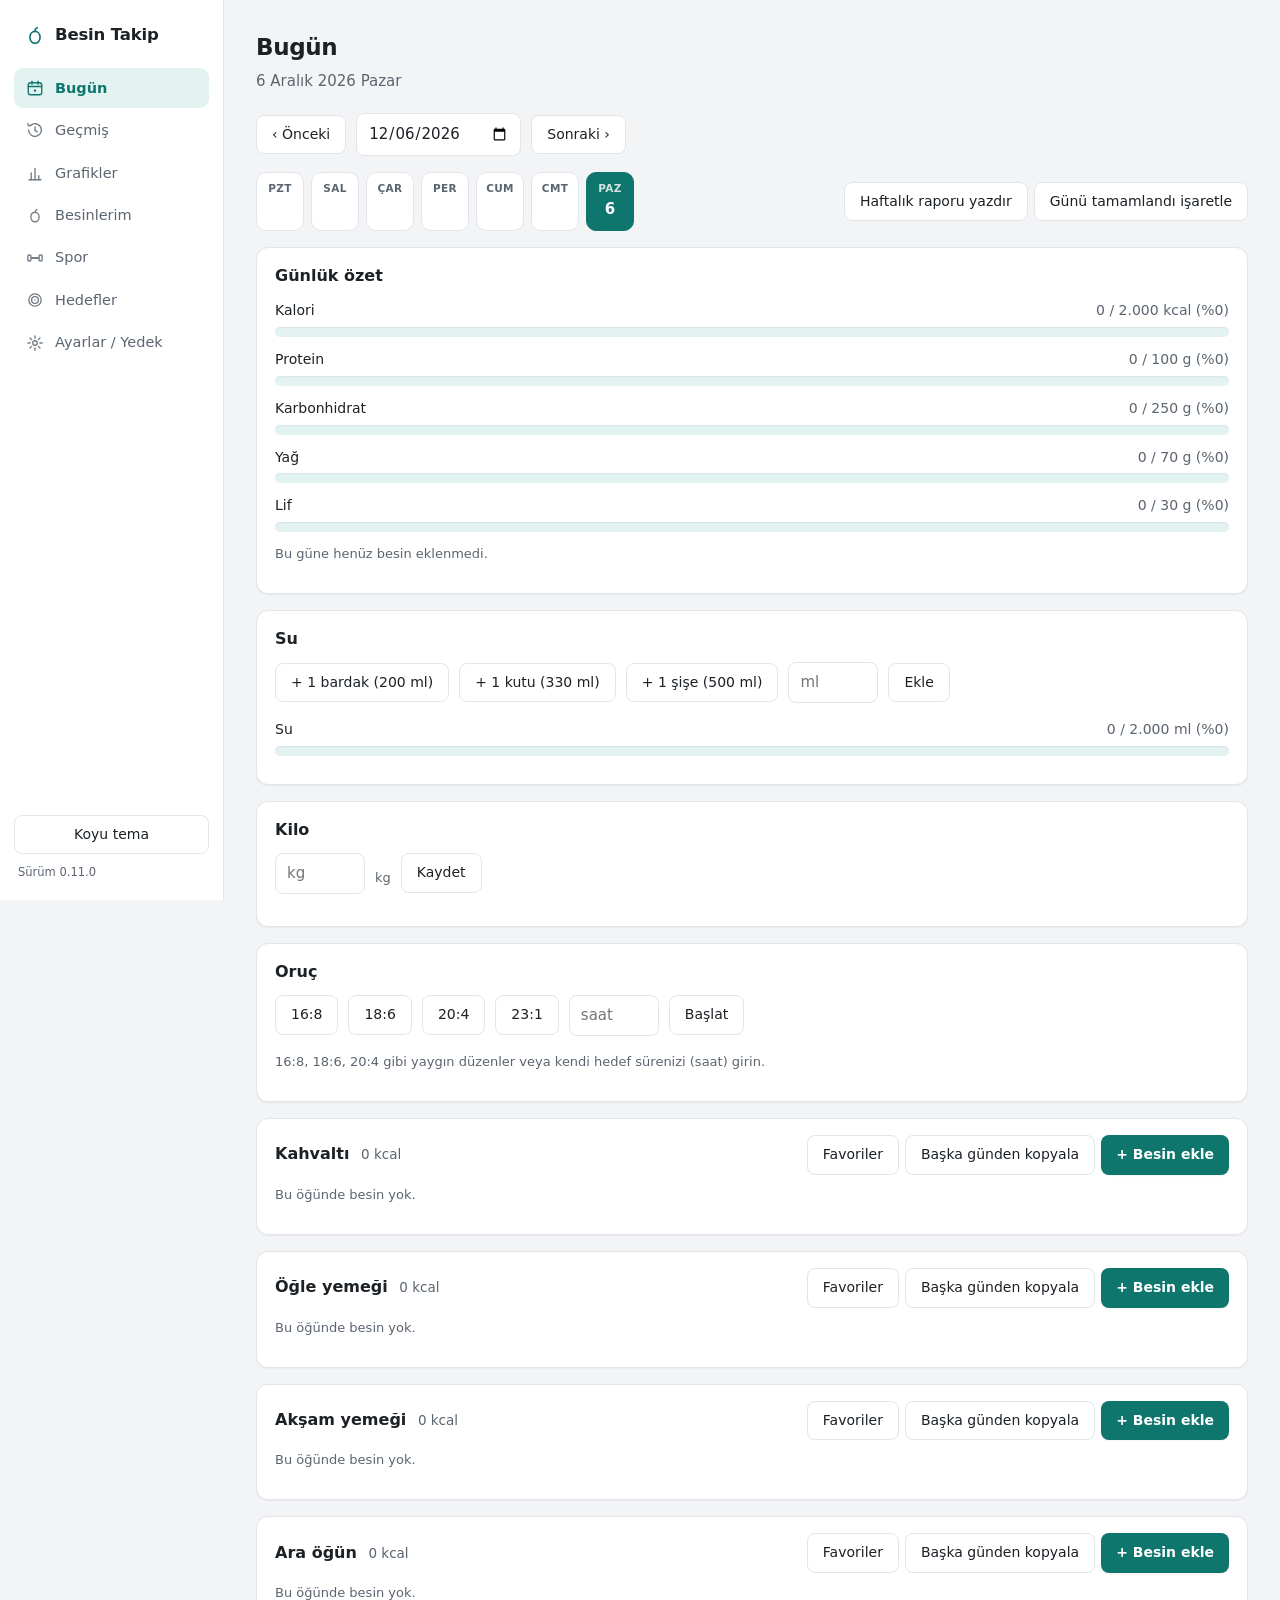
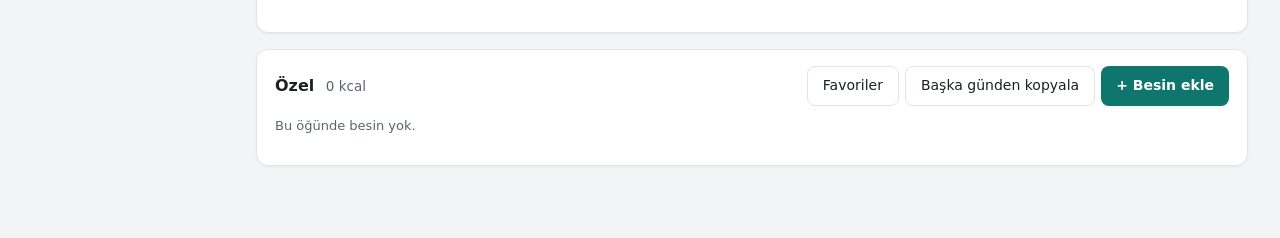
==== besin-takip.html @ f7e54621 "Barkod özelliği: çevrimdışı tarama + isteğe bağlı çevrimiçi arama (sürüm 0.11.0) Kullanıcının "barko" ====
<!doctype html>
<html lang="tr">
<head>
<meta charset="utf-8">
<meta name="viewport" content="width=device-width, initial-scale=1">
<title>Besin Takip</title>
<link rel="stylesheet" href="css/style.css?v=0.11.0">
</head>
<body>
<div class="app">
  <nav class="menu" aria-label="Ana menü">
    <div class="marka">
      <svg class="marka-simge" viewBox="0 0 24 24" fill="none" stroke="currentColor" stroke-width="1.8" stroke-linecap="round" stroke-linejoin="round" aria-hidden="true"><path d="M12 8c-3 0-5.5 2.5-5.5 6.5S9 21 12 21s5.5-2.5 5.5-6.5S15 8 12 8z"/><path d="M12 8c0-2 1-3.5 2.5-4"/></svg>
      <span>Besin Takip</span>
    </div>
    <a href="#bugun" data-r="bugun">
      <svg viewBox="0 0 24 24" fill="none" stroke="currentColor" stroke-width="1.8" stroke-linecap="round" stroke-linejoin="round" aria-hidden="true"><rect x="3" y="5" width="18" height="16" rx="3"/><line x1="3" y1="10" x2="21" y2="10"/><line x1="8" y1="3" x2="8" y2="7"/><line x1="16" y1="3" x2="16" y2="7"/><circle cx="12" cy="15.5" r="1.6" fill="currentColor" stroke="none"/></svg>
      <span>Bugün</span>
    </a>
    <a href="#gecmis" data-r="gecmis">
      <svg viewBox="0 0 24 24" fill="none" stroke="currentColor" stroke-width="1.8" stroke-linecap="round" stroke-linejoin="round" aria-hidden="true"><path d="M3.5 12a8.5 8.5 0 1 0 2.6-6.1"/><polyline points="2.5 3.5 3.2 6.4 6.3 5.9"/><line x1="12" y1="8" x2="12" y2="12.5"/><line x1="12" y1="12.5" x2="15" y2="14.5"/></svg>
      <span>Geçmiş</span>
    </a>
    <a href="#grafikler" data-r="grafikler">
      <svg viewBox="0 0 24 24" fill="none" stroke="currentColor" stroke-width="1.8" stroke-linecap="round" stroke-linejoin="round" aria-hidden="true"><line x1="4" y1="21" x2="20" y2="21"/><line x1="7" y1="21" x2="7" y2="12"/><line x1="12" y1="21" x2="12" y2="6"/><line x1="17" y1="21" x2="17" y2="15.5"/></svg>
      <span>Grafikler</span>
    </a>
    <a href="#besinler" data-r="besinler">
      <svg viewBox="0 0 24 24" fill="none" stroke="currentColor" stroke-width="1.8" stroke-linecap="round" stroke-linejoin="round" aria-hidden="true"><path d="M12 8.5c-3 0-5.5 2.4-5.5 6.2S9 21 12 21s5.5-2.5 5.5-6.3S15 8.5 12 8.5z"/><path d="M12 8.5c0-1.9 1-3.3 2.4-3.8"/></svg>
      <span>Besinlerim</span>
    </a>
    <a href="#spor" data-r="spor">
      <svg viewBox="0 0 24 24" fill="none" stroke="currentColor" stroke-width="1.8" stroke-linecap="round" stroke-linejoin="round" aria-hidden="true"><line x1="8" y1="12" x2="16" y2="12" stroke-width="2.6"/><rect x="2.5" y="8" width="4" height="8" rx="1.4"/><rect x="17.5" y="8" width="4" height="8" rx="1.4"/></svg>
      <span>Spor</span>
    </a>
    <a href="#hedefler" data-r="hedefler">
      <svg viewBox="0 0 24 24" fill="none" stroke="currentColor" stroke-width="1.8" stroke-linecap="round" stroke-linejoin="round" aria-hidden="true"><circle cx="12" cy="12" r="8.25"/><circle cx="12" cy="12" r="4.5"/><circle cx="12" cy="12" r="1" fill="currentColor" stroke="none"/></svg>
      <span>Hedefler</span>
    </a>
    <a href="#ayarlar" data-r="ayarlar">
      <svg viewBox="0 0 24 24" fill="none" stroke="currentColor" stroke-width="1.8" stroke-linecap="round" stroke-linejoin="round" aria-hidden="true"><circle cx="12" cy="12" r="3"/><path d="M12 2.5v3M12 18.5v3M21.5 12h-3M5.5 12h-3M18.6 5.4l-2.1 2.1M7.5 16.5l-2.1 2.1M18.6 18.6l-2.1-2.1M7.5 7.5 5.4 5.4"/></svg>
      <span>Ayarlar / Yedek</span>
    </a>
    <div class="menu-alt">
      <button id="tema-btn" type="button" class="ikincil">Koyu tema</button>
      <div class="surum">Sürüm 0.11.0</div>
    </div>
  </nav>
  <main tabindex="-1">
    <div id="hatirlatma" class="hatirlatma" hidden></div>
    <div id="icerik"><p class="alt-baslik">Yükleniyor…</p><noscript><p>Bu program çalışmak için tarayıcıda JavaScript gerektirir.</p></noscript></div>
  </main>
</div>
<div id="uyari" class="uyari" hidden></div>
<dialog id="ayrinti" aria-labelledby="ayrinti-baslik"></dialog>
<dialog id="secici" aria-label="Besin ekle"></dialog>
<div id="yazdir-alani" aria-hidden="true"></div>

<script src="lib/chart.umd.min.js?v=0.11.0"></script>
<script src="js/nutrients.js?v=0.11.0"></script>
<script src="js/calc.js?v=0.11.0"></script>
<script src="js/storage.js?v=0.11.0"></script>
<script src="js/foods-data.js?v=0.11.0"></script>
<script src="js/foods.js?v=0.11.0"></script>
<script src="js/exercises-data.js?v=0.11.0"></script>
<script src="js/exercises.js?v=0.11.0"></script>
<script src="js/rda.js?v=0.11.0"></script>
<script src="js/backup.js?v=0.11.0"></script>
<script src="js/charts.js?v=0.11.0"></script>
<script src="js/ui.js?v=0.11.0"></script>
</body>
</html>
---- css/style.css ----
:root {
  --bg: #f3f4f6; --panel: #ffffff; --metin: #1c2126; --soluk: #5b6570; --cizgi: #e2e5e9;
  --vurgu: #0f766e; --vurgu-metin: #ffffff; --vurgu-acik: #e3f3f1; --uyari-bg: #fff4d6; --uyari-metin: #6b4a00;
  --golge-1: 0 1px 2px rgba(20, 24, 30, 0.05);
  --golge-2: 0 2px 6px rgba(20, 24, 30, 0.06), 0 1px 2px rgba(20, 24, 30, 0.05);
  --golge-3: 0 10px 28px rgba(20, 24, 30, 0.14), 0 2px 8px rgba(20, 24, 30, 0.08);
  --gecis: 140ms cubic-bezier(.2,.7,.3,1);
}
:root[data-tema="koyu"] {
  --bg: #131619; --panel: #1c2226; --metin: #e6eaed; --soluk: #9aa5ae; --cizgi: #2e373e;
  --vurgu: #2dd4bf; --vurgu-metin: #06201c; --vurgu-acik: #17332f; --uyari-bg: #3a2f10; --uyari-metin: #f2d58a;
  --golge-1: 0 1px 2px rgba(0, 0, 0, 0.25);
  --golge-2: 0 2px 8px rgba(0, 0, 0, 0.35);
  --golge-3: 0 16px 36px rgba(0, 0, 0, 0.5);
  color-scheme: dark;
}

* { box-sizing: border-box; }
html, body { margin: 0; height: 100%; }
body { background: var(--bg); color: var(--metin); font: 15px/1.55 "Segoe UI", system-ui, -apple-system, sans-serif; -webkit-font-smoothing: antialiased; }
::selection { background: var(--vurgu); color: var(--vurgu-metin); }

/* Kaydırma çubuğu (Webkit): ince, temaya uygun; desteklemeyen tarayıcıda görmezden gelinir */
* { scrollbar-width: thin; scrollbar-color: var(--cizgi) transparent; }
::-webkit-scrollbar { width: 10px; height: 10px; }
::-webkit-scrollbar-track { background: transparent; }
::-webkit-scrollbar-thumb { background: var(--cizgi); border-radius: 10px; border: 2px solid var(--bg); }
::-webkit-scrollbar-thumb:hover { background: var(--soluk); }

.app { display: grid; grid-template-columns: 224px 1fr; min-height: 100%; }

.menu { background: var(--panel); border-right: 1px solid var(--cizgi); padding: 18px 14px; display: flex; flex-direction: column; gap: 2px; position: sticky; top: 0; height: 100vh; overflow-y: auto; }
.marka { display: flex; align-items: center; gap: 9px; font-weight: 700; font-size: 16.5px; padding: 4px 10px 18px; letter-spacing: -0.01em; }
.marka-simge { width: 22px; height: 22px; flex: none; color: var(--vurgu); }
.menu a { display: flex; align-items: center; gap: 11px; color: var(--soluk); text-decoration: none; padding: 9px 12px; border-radius: 9px; font-size: 14.5px; font-weight: 500; transition: background var(--gecis), color var(--gecis); }
.menu a svg { width: 18px; height: 18px; flex: none; opacity: 0.85; transition: opacity var(--gecis); }
.menu a span { overflow: hidden; text-overflow: ellipsis; white-space: nowrap; min-width: 0; }
.menu a:hover { background: var(--vurgu-acik); color: var(--metin); }
.menu a:hover svg { opacity: 1; }
.menu a.aktif { background: var(--vurgu-acik); color: var(--vurgu); font-weight: 600; }
.menu a.aktif svg { opacity: 1; }
.menu-alt { margin-top: auto; padding-top: 10px; }
.menu-alt button.ikincil { width: 100%; }

main { padding: 30px 32px 56px; min-width: 0; max-width: 1120px; }
main:focus { outline: none; }
h1 { font-size: 23px; font-weight: 700; letter-spacing: -0.015em; margin: 0 0 4px; }
h3 { font-size: 15px; font-weight: 600; margin: 16px 0 8px; }
.alt-baslik { color: var(--soluk); margin: 0 0 20px; }

button, select, input { font: inherit; color: inherit; }
button { background: var(--vurgu); color: var(--vurgu-metin); border: 0; border-radius: 8px; padding: 8px 15px; font-weight: 600; font-size: 14px; cursor: pointer; box-shadow: var(--golge-1); transition: transform var(--gecis), box-shadow var(--gecis), background var(--gecis), opacity var(--gecis); }
button:hover { box-shadow: var(--golge-2); transform: translateY(-1px); }
button:active { transform: translateY(0); box-shadow: var(--golge-1); }
button:disabled { opacity: 0.5; cursor: not-allowed; transform: none; box-shadow: none; }
button.ikincil { background: var(--panel); color: var(--metin); border: 1px solid var(--cizgi); font-weight: 500; box-shadow: none; }
button.ikincil:hover { background: var(--vurgu-acik); border-color: var(--vurgu); color: var(--vurgu); box-shadow: none; }
button.kucuk { padding: 4px 10px; font-size: 13px; border-radius: 6px; }
button:focus-visible, a:focus-visible, input:focus-visible, select:focus-visible, [tabindex]:focus-visible { outline: 2px solid var(--vurgu); outline-offset: 2px; border-radius: 4px; }

input[type="search"], input[type="number"], input[type="date"], input[type="text"], input[type="file"], select {
  background: var(--panel); border: 1px solid var(--cizgi); border-radius: 8px; padding: 8px 11px;
  transition: border-color var(--gecis), box-shadow var(--gecis);
}
input[type="search"]:hover, input[type="number"]:hover, input[type="date"]:hover, input[type="text"]:hover, select:hover { border-color: var(--soluk); }
input[type="search"]:focus, input[type="number"]:focus, input[type="date"]:focus, input[type="text"]:focus, select:focus {
  border-color: var(--vurgu); box-shadow: 0 0 0 3px var(--vurgu-acik); outline: none;
}

.araclar { display: flex; flex-wrap: wrap; gap: 10px; align-items: center; margin-bottom: 16px; }
.araclar input[type="search"] { flex: 1 1 260px; min-width: 200px; }
.sekmeler { display: inline-flex; border: 1px solid var(--cizgi); border-radius: 8px; overflow: hidden; background: var(--panel); }
.sekmeler button { background: transparent; color: var(--soluk); border-radius: 0; border-right: 1px solid var(--cizgi); padding: 8px 13px; font-weight: 500; box-shadow: none; }
.sekmeler button:hover { background: var(--vurgu-acik); color: var(--metin); transform: none; }
.sekmeler button:last-child { border-right: 0; }
.sekmeler button[aria-pressed="true"] { background: var(--vurgu); color: var(--vurgu-metin); font-weight: 600; }

.tablo-kap { background: var(--panel); border: 1px solid var(--cizgi); border-radius: 10px; overflow: auto; box-shadow: var(--golge-1); }
table { border-collapse: collapse; width: 100%; }
th, td { padding: 9px 13px; text-align: left; border-bottom: 1px solid var(--cizgi); white-space: nowrap; }
th { font-weight: 600; color: var(--soluk); font-size: 12.5px; text-transform: uppercase; letter-spacing: 0.03em; position: sticky; top: 0; background: var(--panel); }
tr:last-child td { border-bottom: 0; }
td.sayi, th.sayi { text-align: right; font-variant-numeric: tabular-nums; }
tbody tr.satir { cursor: pointer; transition: background var(--gecis); }
tbody tr.satir:hover { background: var(--vurgu-acik); }
td.ad { white-space: normal; min-width: 180px; }
.etiket { display: inline-block; font-size: 12px; color: var(--soluk); border: 1px solid var(--cizgi); border-radius: 20px; padding: 1px 9px; }
.dogrulanmamis { color: var(--uyari-metin); background: var(--uyari-bg); border-color: transparent; padding: 6px 12px; border-radius: 8px; }
.fav { background: transparent; color: var(--soluk); opacity: 0.55; border: 0; font-size: 18px; line-height: 1; padding: 2px 6px; cursor: pointer; transition: color var(--gecis), transform var(--gecis), opacity var(--gecis); box-shadow: none; }
.fav:hover { opacity: 1; transform: scale(1.15); color: var(--vurgu); }
.fav[aria-pressed="true"] { color: #eda100; opacity: 1; }
.bos { padding: 36px 20px; text-align: center; color: var(--soluk); }
.sayac { color: var(--soluk); margin: 12px 2px 0; font-size: 13px; }

dialog { background: var(--panel); color: var(--metin); border: 1px solid var(--cizgi); border-radius: 14px; padding: 0; width: min(680px, 94vw); max-height: 90vh; box-shadow: var(--golge-3); }
dialog::backdrop { background: rgba(12, 16, 20, 0.5); backdrop-filter: blur(1.5px); }
.d-ust { display: flex; justify-content: space-between; align-items: flex-start; gap: 12px; padding: 18px 22px 12px; border-bottom: 1px solid var(--cizgi); margin-bottom: 4px; }
.d-ust h2 { margin: 0; font-size: 18.5px; font-weight: 700; }
.d-govde { padding: 14px 22px 22px; overflow: auto; max-height: calc(90vh - 84px); }
.miktar { display: flex; flex-wrap: wrap; gap: 10px; align-items: center; margin: 10px 0 14px; }
.miktar input[type="number"] { width: 100px; }
.grup-baslik td { background: var(--vurgu-acik); font-weight: 600; color: var(--vurgu); font-size: 13px; }
.ozet { display: grid; grid-template-columns: repeat(4, 1fr); gap: 10px; margin: 6px 0 14px; }
.ozet div { border: 1px solid var(--cizgi); border-radius: 10px; padding: 10px 12px; background: var(--panel); }
.ozet b { display: block; font-size: 21px; font-weight: 700; font-variant-numeric: tabular-nums; }
.ozet span { color: var(--soluk); font-size: 12px; }
.not { color: var(--soluk); font-size: 13px; margin-top: 10px; }

.panel { background: var(--panel); border: 1px solid var(--cizgi); border-radius: 12px; padding: 16px 18px; margin-bottom: 16px; box-shadow: var(--golge-1); }
.panel h2 { font-size: 16px; font-weight: 700; margin: 0 0 10px; }
.ogun-ust { display: flex; flex-wrap: wrap; justify-content: space-between; align-items: center; gap: 8px; margin-bottom: 10px; }
.ogun-ust h2 { margin: 0; }
.ogun-dugmeler { display: flex; flex-wrap: wrap; gap: 6px; }
.kcal-etiket { font-weight: 500; color: var(--soluk); font-size: 13.5px; margin-left: 6px; font-variant-numeric: tabular-nums; }
.ogun td input[type="number"] { width: 80px; padding: 4px 7px; }
.ilerleme { margin: 12px 0; }
.ilerleme-ust { display: flex; justify-content: space-between; gap: 12px; flex-wrap: wrap; font-size: 14px; }
.ilerleme-ust .sayi { font-variant-numeric: tabular-nums; color: var(--soluk); }
.cubuk { height: 10px; background: var(--vurgu-acik); border-radius: 6px; overflow: hidden; margin-top: 5px; box-shadow: inset 0 1px 2px rgba(0,0,0,0.06); }
.dolgu { height: 100%; border-radius: 6px; background: linear-gradient(90deg, var(--vurgu), color-mix(in srgb, var(--vurgu) 78%, white)); transition: width 280ms ease; }
:root[data-tema="koyu"] .dolgu { background: linear-gradient(90deg, var(--vurgu), color-mix(in srgb, var(--vurgu) 75%, black)); }
/* Hedef aşılınca renge ek olarak çizgili desen + metin uyarısı: anlam yalnızca renkte değil */
.cubuk.asti .dolgu { background: repeating-linear-gradient(45deg, #c2410c 0 6px, #ea580c 6px 12px); }
.surum { color: var(--soluk); font-size: 11.5px; padding: 10px 4px 0; }
.hata-detay { background: var(--bg); border: 1px solid var(--cizgi); border-radius: 10px; padding: 14px; white-space: pre-wrap; word-break: break-word; font-size: 13px; }
.hatirlatma { display: flex; flex-wrap: wrap; align-items: center; justify-content: space-between; gap: 10px; background: var(--uyari-bg); color: var(--uyari-metin); border-radius: 12px; padding: 12px 16px; margin-bottom: 18px; box-shadow: var(--golge-1); }
.hatirlatma[hidden] { display: none; }
.durum { margin: 14px 2px; font-weight: 600; }
.durum.hata { color: #c0271f; }
:root[data-tema="koyu"] .durum.hata { color: #ff8a80; }
.durum.hata::before { content: "Hata: "; }
.tehlike { border-color: #c0271f55; }
input[type="file"] { max-width: 100%; }
.uyari { position: fixed; bottom: 20px; left: 50%; transform: translateX(-50%); background: var(--metin); color: var(--bg); padding: 10px 18px; border-radius: 10px; max-width: 90vw; z-index: 10; box-shadow: var(--golge-3); font-size: 14px; }

@media (max-width: 1100px) {
  .app { grid-template-columns: 190px 1fr; }
  main { padding: 20px 18px 44px; }
  .ozet { grid-template-columns: repeat(2, 1fr); }
}
@media (max-width: 760px) {
  .app { grid-template-columns: 1fr; }
  .menu { position: static; height: auto; flex-direction: row; flex-wrap: wrap; align-items: center; gap: 4px; }
  .marka { padding: 4px 10px 4px 4px; }
  .menu a span { display: none; }
  .menu a { padding: 9px; }
  .menu-alt { margin-top: 0; margin-left: auto; display: flex; align-items: center; gap: 10px; }
  .menu-alt .surum { padding: 0; }
}

/* ===== Grafikler =====
   Seri renkleri dataviz referans paletinin 1-3. yuvaları; açık ve koyu için ayrı adımlar,
   her iki modda renk körlüğü kapılarından geçirildi. Açık modda --seri-3 kontrastı 3:1 altında
   olduğu için her grafikte görünür değer etiketi + tablo görünümü zorunludur. */
:root {
  --seri-1: #2a78d6; --seri-2: #eb6834; --seri-3: #1baf7a;
  --izgara: #e9ecef; --eksen-cizgi: #c9ced4;
  --olcer-yol: #dce9fa; --olcer-dolgu: #2a78d6;
  --durum-kritik: #d03b3b; --durum-iyi: #0ca30c;
}
:root[data-tema="koyu"] {
  --seri-1: #3987e5; --seri-2: #d95926; --seri-3: #199e70;
  --izgara: #262f35; --eksen-cizgi: #3a444c;
  --olcer-yol: #1e3550; --olcer-dolgu: #3987e5;
  --durum-kritik: #e66767; --durum-iyi: #0ca30c;
}

.grafik-kart { background: var(--panel); border: 1px solid var(--cizgi); border-radius: 12px; padding: 16px 18px 18px; margin-bottom: 16px; box-shadow: var(--golge-1); }
.grafik-kart h2 { font-size: 16px; font-weight: 700; margin: 0 0 2px; }
.grafik-kart .aciklama { color: var(--soluk); font-size: 13px; margin: 0 0 12px; }
.grafik-alan { position: relative; width: 100%; }
.grafik-alan.tip-halka { height: 230px; }
.grafik-alan.tip-cubuk { height: 210px; }
.grafik-alan.tip-cizgi { height: 240px; }

/* Gösterge: renkli işaret metnin yanında; metin hiçbir zaman seri rengini giymez */
.gosterge { display: flex; flex-wrap: wrap; gap: 6px 18px; margin-top: 12px; }
.gosterge div { display: flex; align-items: baseline; gap: 7px; font-size: 13px; }
.gosterge i { width: 10px; height: 10px; border-radius: 3px; flex: none; align-self: center; }
.gosterge b { font-variant-numeric: tabular-nums; font-weight: 600; }
.gosterge span { color: var(--soluk); }

/* Öne çıkan sayı: tek bir tane, gövde yazı tipiyle, oransal rakamlarla */
.one-cikan { font-size: 50px; line-height: 1.1; font-weight: 700; letter-spacing: -0.02em; margin: 2px 0 0; }
.one-cikan-alt { color: var(--soluk); font-size: 13px; margin: 0 0 4px; }

/* Mikro besin ölçerleri */
.olcer-liste { display: grid; grid-template-columns: repeat(auto-fill, minmax(260px, 1fr)); gap: 12px 22px; }
.olcer-ust { display: flex; justify-content: space-between; gap: 10px; font-size: 13px; }
.olcer-ust .sag { color: var(--soluk); font-variant-numeric: tabular-nums; }
.olcer-yol { height: 8px; background: var(--olcer-yol); border-radius: 5px; overflow: hidden; margin-top: 4px; }
.olcer-dolgu { height: 100%; background: var(--olcer-dolgu); border-radius: 5px; transition: width 280ms ease; }
.olcer.asildi .olcer-dolgu { background: var(--durum-kritik); }
.olcer.asildi .sag { color: var(--durum-kritik); font-weight: 600; }
.olcer.veriyok .olcer-yol { opacity: .5; }

/* Tablo görünümü: her grafiğin erişilebilir eşdeğeri */
details.tablo-gorunum { margin-top: 12px; }
details.tablo-gorunum summary { cursor: pointer; color: var(--soluk); font-size: 13px; padding: 4px 0; font-weight: 500; }
details.tablo-gorunum summary:hover { color: var(--vurgu); }
details.tablo-gorunum[open] summary { margin-bottom: 8px; }

.grafik-ikili { display: grid; grid-template-columns: 1fr 1fr; gap: 16px; }
@media (max-width: 1100px) { .grafik-ikili { grid-template-columns: 1fr; } }

/* Porsiyon seçici + adet çarpanı */
.porsiyon-grup { display: inline-flex; align-items: center; gap: 6px; flex-wrap: wrap; }
.porsiyon-grup .carpi { color: var(--soluk); }
.porsiyon-grup .adet { width: 74px; }
.porsiyon-grup .adet:disabled { opacity: .5; }
.porsiyon-grup .adet-birim { color: var(--soluk); font-size: 13px; }

/* Hedefler sayfası */
.hedef-liste { display: grid; grid-template-columns: repeat(auto-fill, minmax(230px, 1fr)); gap: 12px 20px; margin-bottom: 14px; }
.hedef-satir { display: flex; align-items: center; justify-content: space-between; gap: 10px; }
.hedef-satir label { display: flex; align-items: baseline; gap: 5px; }
.hedef-satir .birim { color: var(--soluk); font-size: 13px; }
.hedef-satir input { width: 110px; }
.pay-satir, .profil-satir { display: flex; flex-wrap: wrap; gap: 10px 18px; align-items: center; margin-bottom: 10px; }
.pay-satir label, .profil-satir label { display: flex; align-items: center; gap: 6px; }
.pay-satir input { width: 80px; }
.profil-satir input { width: 100px; }
.profil-satir label.genis select { min-width: 280px; }
.tahmin-sonuc { display: flex; flex-wrap: wrap; align-items: center; gap: 10px 16px; margin: 10px 0; color: var(--soluk); font-size: 14px; }
.tahmin-sonuc b { font-size: 20px; color: var(--metin); }

/* Kendi besin / tarif düzenleme */
.kendi-etiket { margin-left: 6px; color: var(--vurgu); border-color: var(--vurgu); }
.satir-dugme { display: inline-flex; gap: 6px; }
.form-satir { display: flex; flex-wrap: wrap; gap: 10px 16px; align-items: center; margin-bottom: 12px; }
.form-satir label { display: flex; align-items: center; gap: 6px; }
.form-satir label.genis { flex: 1 1 280px; }
.form-satir label.genis input { flex: 1; min-width: 180px; }
.form-satir input[type="text"] { min-width: 150px; }

/* Barkod tarama */
.barkod-video { display: block; width: 100%; max-width: 420px; margin: 10px 0; border-radius: 10px;
  background: #000; box-shadow: var(--golge-2); }
.form-satir input[type="number"] { width: 110px; }
.porsiyon-satirlar { display: grid; gap: 8px; margin-bottom: 8px; }
.porsiyon-satir { display: flex; align-items: center; gap: 6px; flex-wrap: wrap; }
.porsiyon-satir input[type="text"] { flex: 1 1 160px; min-width: 120px; }
.porsiyon-satir input[type="number"] { width: 90px; }
.porsiyon-satir .birim { color: var(--soluk); font-size: 13px; }
.deger-izgara { display: grid; grid-template-columns: repeat(auto-fill, minmax(215px, 1fr)); gap: 10px 16px; margin: 8px 0 14px; }
.deger-alan { display: flex; align-items: center; justify-content: space-between; gap: 8px; }
.deger-alan label { font-size: 14px; }
.deger-alan .birim { color: var(--soluk); font-size: 12px; }
.deger-alan input { width: 90px; }
details.deger-grup { border: 1px solid var(--cizgi); border-radius: 10px; padding: 10px 14px; margin-bottom: 8px; background: var(--panel); }
details.deger-grup summary { cursor: pointer; font-weight: 600; font-size: 14px; }

/* Su takibi (Bugün sayfası) */
.su-ozel-ml { width: 90px; }
.su-liste { display: flex; flex-wrap: wrap; gap: 8px; margin-top: 14px; }
.su-cip { display: inline-flex; align-items: center; gap: 6px; background: var(--vurgu-acik); color: var(--vurgu); border-radius: 16px; padding: 5px 6px 5px 13px; font-size: 13px; font-weight: 500; font-variant-numeric: tabular-nums; }
.su-cip-sil { background: transparent; border: 0; color: inherit; font-size: 16px; line-height: 1; padding: 0 6px; cursor: pointer; border-radius: 50%; box-shadow: none; transition: background var(--gecis); }
.su-cip-sil:hover { background: rgba(0,0,0,0.08); transform: none; }
:root[data-tema="koyu"] .su-cip-sil:hover { background: rgba(255,255,255,0.12); }

/* Spor sayfası: set girişi, hareket listesi */
.set-satirlar { display: grid; gap: 8px; margin-bottom: 8px; }
.set-satir { display: flex; align-items: center; gap: 8px; flex-wrap: wrap; font-size: 14px; }
.set-satir .set-no { width: 56px; color: var(--soluk); flex: none; font-weight: 500; }
.set-satir input[type="number"] { width: 80px; }
.set-satir .birim { color: var(--soluk); font-size: 13px; }
.hareket-kart { background: var(--panel); border: 1px solid var(--cizgi); border-radius: 12px; padding: 14px 18px; margin-bottom: 12px; box-shadow: var(--golge-1); }
.hareket-ust { display: flex; flex-wrap: wrap; justify-content: space-between; align-items: center; gap: 8px; margin-bottom: 8px; }
.hareket-ust h3 { margin: 0; font-size: 15px; }
.set-ozet-tablo { width: 100%; border-collapse: collapse; font-size: 13px; }
.set-ozet-tablo th, .set-ozet-tablo td { padding: 5px 10px 5px 0; text-align: left; color: var(--soluk); border-bottom: none; }
.set-ozet-tablo td.sayi, .set-ozet-tablo th.sayi { text-align: right; font-variant-numeric: tabular-nums; color: var(--metin); }

/* Gün çizelgesi (Bugün sayfası): haftalık şerit + tamamlama işareti.
   "Tamamlandı" tamamen kullanıcının kararıdır, otomatik hesaplanmaz. */
.gun-tik-baslik { display: inline-flex; align-items: center; justify-content: center; width: 24px; height: 24px; margin-left: 10px; vertical-align: middle; background: var(--durum-iyi); color: #fff; border-radius: 50%; font-size: 14px; line-height: 1; }
.gun-tik-satir { width: 17px; height: 17px; font-size: 10px; margin-left: 8px; }
.gun-cizelge-satir { display: flex; flex-wrap: wrap; align-items: center; justify-content: space-between; gap: 12px; margin-bottom: 16px; }
.gun-cizelge { display: flex; gap: 7px; flex-wrap: wrap; }
.gun-hucre { position: relative; display: flex; flex-direction: column; align-items: center; gap: 2px; width: 48px; padding: 7px 4px 8px; background: var(--panel); border: 1px solid var(--cizgi); border-radius: 10px; cursor: pointer; box-shadow: none; transition: background var(--gecis), border-color var(--gecis), transform var(--gecis); }
.gun-hucre:hover { border-color: var(--vurgu); transform: translateY(-1px); box-shadow: var(--golge-1); }
.gun-hucre-gun { font-size: 10.5px; color: var(--soluk); text-transform: uppercase; letter-spacing: 0.03em; }
.gun-hucre-no { font-size: 15px; font-weight: 700; font-variant-numeric: tabular-nums; }
.gun-hucre.bugun { box-shadow: inset 0 0 0 1.5px var(--vurgu); }
.gun-hucre.secili { background: var(--vurgu); border-color: var(--vurgu); }
.gun-hucre.secili .gun-hucre-gun { color: var(--vurgu-metin); opacity: 0.8; }
.gun-hucre.secili .gun-hucre-no { color: var(--vurgu-metin); }
.gun-hucre.secili:hover { transform: none; box-shadow: var(--golge-2); }
.gun-hucre-tik { position: absolute; top: -6px; right: -6px; width: 16px; height: 16px; display: flex; align-items: center; justify-content: center; background: var(--durum-iyi); color: #fff; border: 2px solid var(--bg); border-radius: 50%; font-size: 9px; line-height: 1; }
.tamamla-buton.tamamlandi { background: color-mix(in srgb, var(--durum-iyi) 16%, var(--panel)); color: var(--durum-iyi); border: 1px solid color-mix(in srgb, var(--durum-iyi) 42%, transparent); box-shadow: none; font-weight: 600; }
.tamamla-buton.tamamlandi:hover { background: color-mix(in srgb, var(--durum-iyi) 24%, var(--panel)); transform: none; }
@media (max-width: 500px) { .gun-cizelge-satir { flex-direction: column; align-items: stretch; } .tamamla-buton { width: 100%; } }

/* Haftalık rapor: yazdırma / "PDF olarak kaydet". Ekranda hep gizli; yazdırma diyaloğu
   açılmadan hemen önce içeriği doldurulup görünür kılınır. */
#yazdir-alani { display: none; }
#yazdir-alani h1 { font-size: 20px; margin: 0 0 4px; }
#yazdir-alani .rapor-alt { color: #555; margin: 0 0 18px; font-size: 13px; }
#yazdir-alani table { width: 100%; border-collapse: collapse; margin-bottom: 18px; font-size: 13px; }
#yazdir-alani th, #yazdir-alani td { border: 1px solid #bbb; padding: 6px 10px; text-align: left; }
#yazdir-alani th { background: #f0f0f0; font-weight: 600; }
#yazdir-alani td.sayi, #yazdir-alani th.sayi { text-align: right; }
#yazdir-alani .rapor-ozet { display: flex; gap: 24px; margin: 0 0 16px; flex-wrap: wrap; }
#yazdir-alani .rapor-ozet div b { display: block; font-size: 18px; }
#yazdir-alani .rapor-ozet div span { color: #555; font-size: 12px; }
@media print {
  body * { visibility: hidden; }
  #yazdir-alani, #yazdir-alani * { visibility: visible; }
  #yazdir-alani { display: block; position: absolute; top: 0; left: 0; width: 100%; padding: 16px; color: #000; background: #fff; }
}
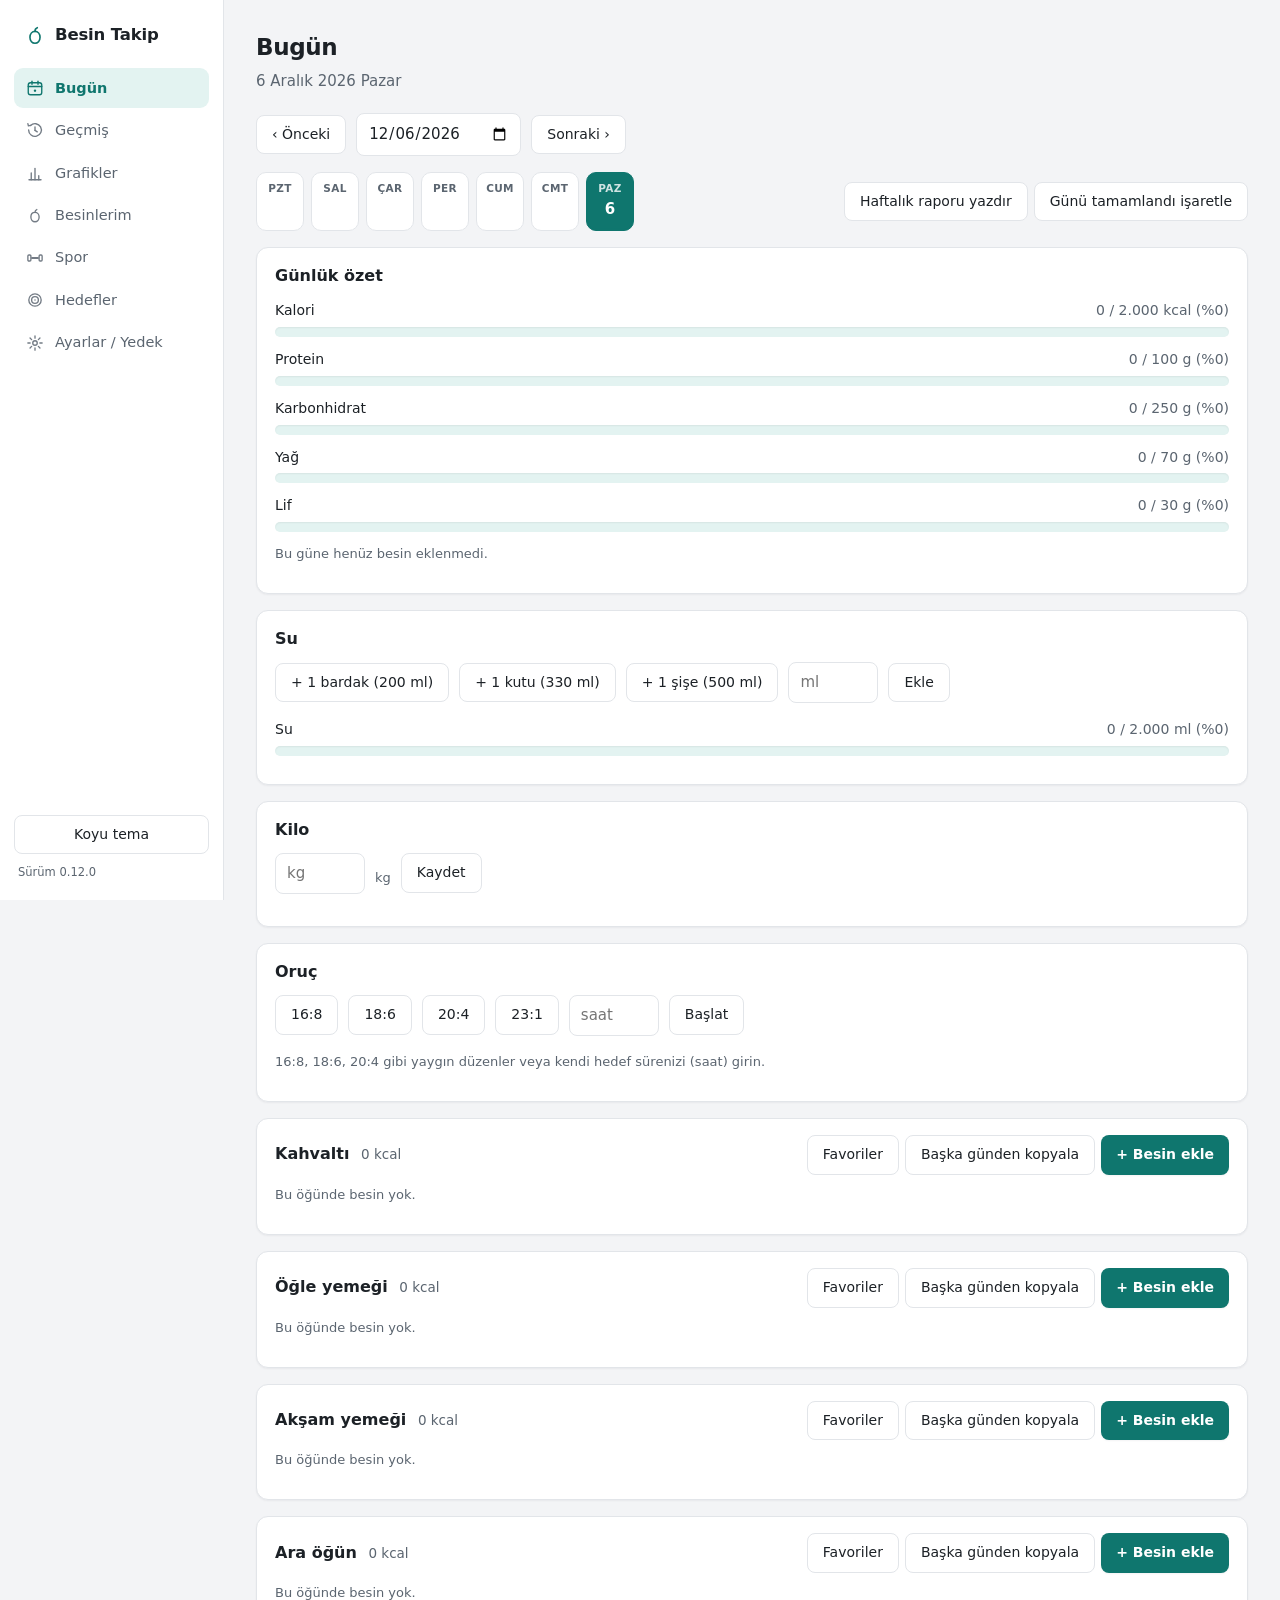
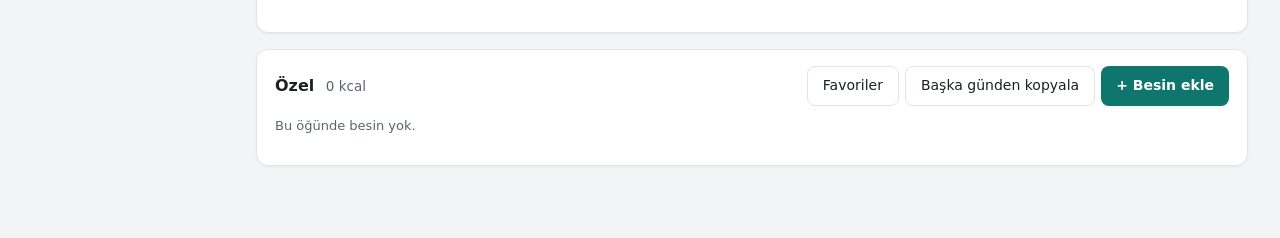
==== commit 3d440250: "Fotoğrafla besin tanıma: kullanıcının kendi Gemini API anahtarıyla (sürüm 0.12.0) Kullanıcının "bark" ====
--- a/besin-takip.html
+++ b/besin-takip.html
@@ -4,7 +4,7 @@
 <meta charset="utf-8">
 <meta name="viewport" content="width=device-width, initial-scale=1">
 <title>Besin Takip</title>
-<link rel="stylesheet" href="css/style.css?v=0.11.0">
+<link rel="stylesheet" href="css/style.css?v=0.12.0">
 </head>
 <body>
 <div class="app">
@@ -43,7 +43,7 @@
     </a>
     <div class="menu-alt">
       <button id="tema-btn" type="button" class="ikincil">Koyu tema</button>
-      <div class="surum">Sürüm 0.11.0</div>
+      <div class="surum">Sürüm 0.12.0</div>
     </div>
   </nav>
   <main tabindex="-1">
@@ -56,17 +56,17 @@
 <dialog id="secici" aria-label="Besin ekle"></dialog>
 <div id="yazdir-alani" aria-hidden="true"></div>
 
-<script src="lib/chart.umd.min.js?v=0.11.0"></script>
-<script src="js/nutrients.js?v=0.11.0"></script>
-<script src="js/calc.js?v=0.11.0"></script>
-<script src="js/storage.js?v=0.11.0"></script>
-<script src="js/foods-data.js?v=0.11.0"></script>
-<script src="js/foods.js?v=0.11.0"></script>
-<script src="js/exercises-data.js?v=0.11.0"></script>
-<script src="js/exercises.js?v=0.11.0"></script>
-<script src="js/rda.js?v=0.11.0"></script>
-<script src="js/backup.js?v=0.11.0"></script>
-<script src="js/charts.js?v=0.11.0"></script>
-<script src="js/ui.js?v=0.11.0"></script>
+<script src="lib/chart.umd.min.js?v=0.12.0"></script>
+<script src="js/nutrients.js?v=0.12.0"></script>
+<script src="js/calc.js?v=0.12.0"></script>
+<script src="js/storage.js?v=0.12.0"></script>
+<script src="js/foods-data.js?v=0.12.0"></script>
+<script src="js/foods.js?v=0.12.0"></script>
+<script src="js/exercises-data.js?v=0.12.0"></script>
+<script src="js/exercises.js?v=0.12.0"></script>
+<script src="js/rda.js?v=0.12.0"></script>
+<script src="js/backup.js?v=0.12.0"></script>
+<script src="js/charts.js?v=0.12.0"></script>
+<script src="js/ui.js?v=0.12.0"></script>
 </body>
 </html>
--- a/css/style.css
+++ b/css/style.css
@@ -236,6 +236,10 @@
 /* Barkod tarama */
 .barkod-video { display: block; width: 100%; max-width: 420px; margin: 10px 0; border-radius: 10px;
   background: #000; box-shadow: var(--golge-2); }
+
+/* Fotoğrafla besin tanıma */
+.foto-onizleme { display: block; width: 100%; max-width: 420px; margin: 10px 0; border-radius: 10px;
+  box-shadow: var(--golge-2); }
 .form-satir input[type="number"] { width: 110px; }
 .porsiyon-satirlar { display: grid; gap: 8px; margin-bottom: 8px; }
 .porsiyon-satir { display: flex; align-items: center; gap: 6px; flex-wrap: wrap; }
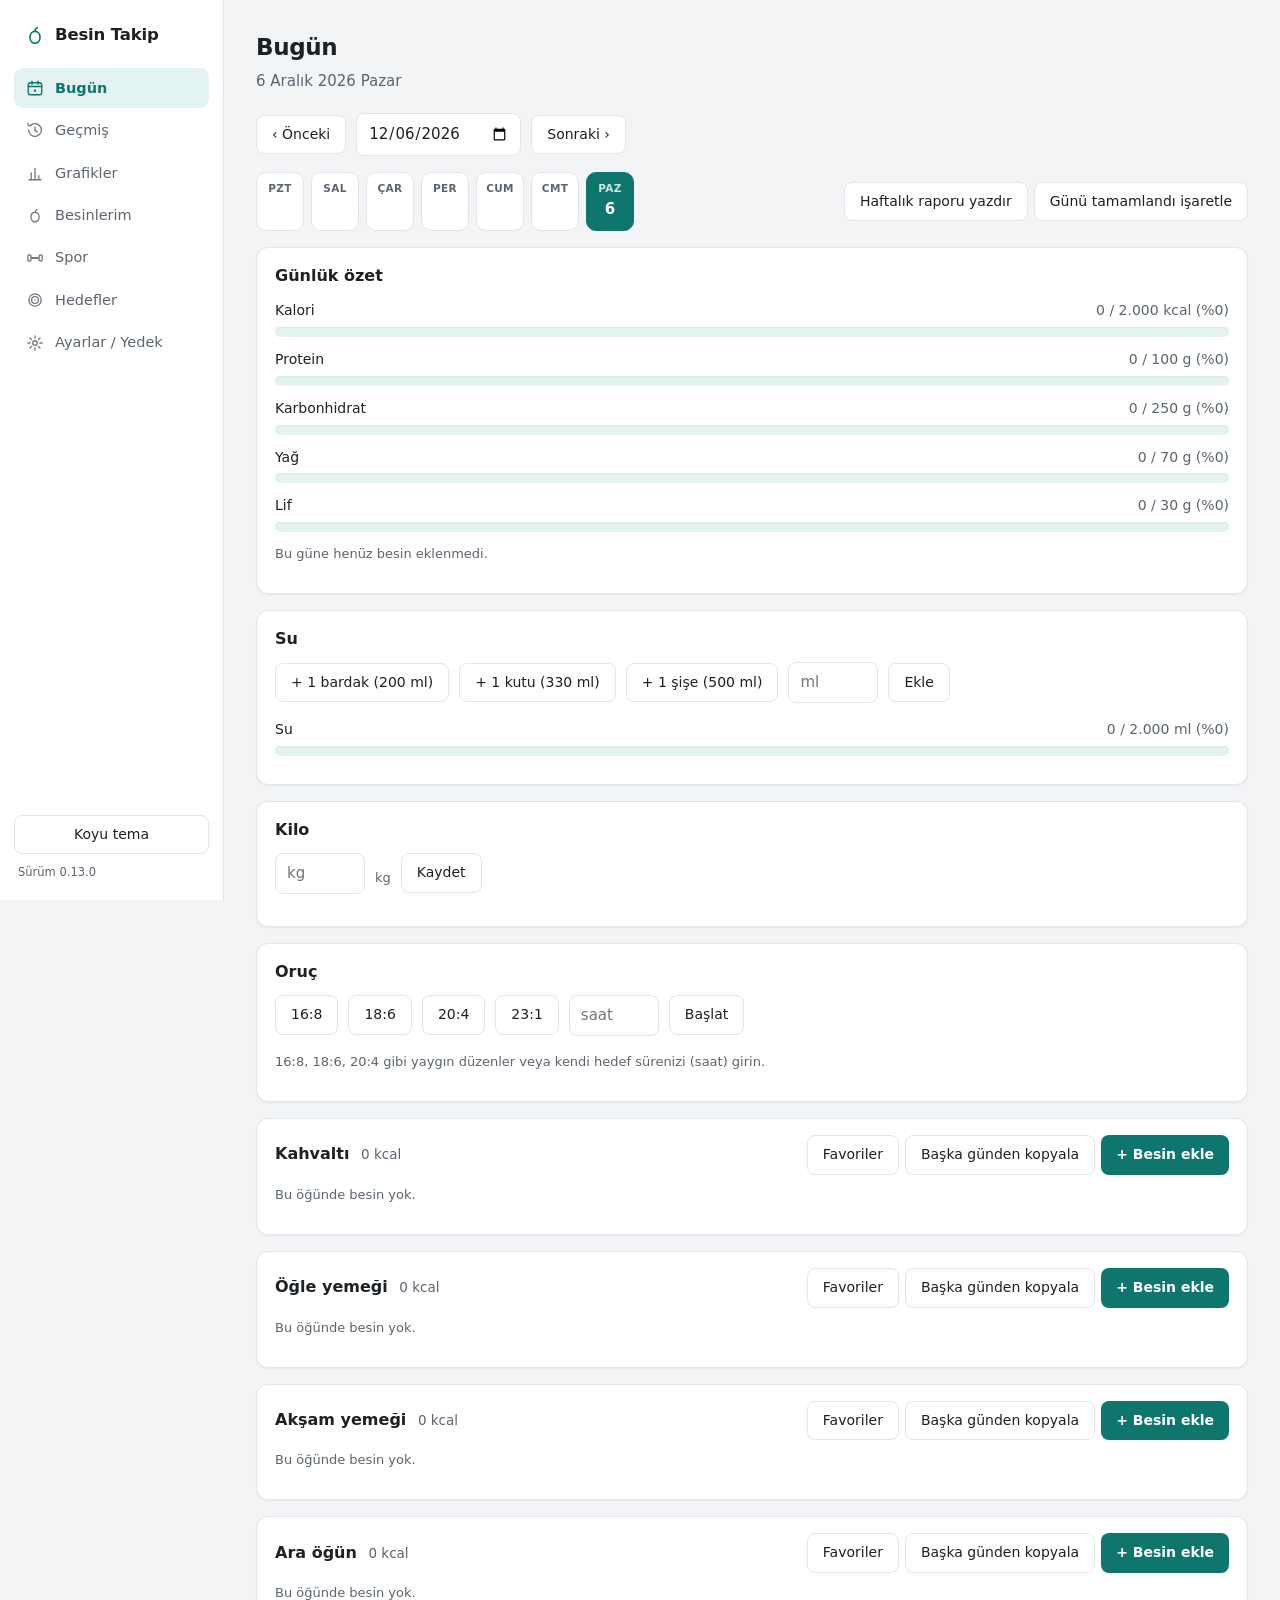
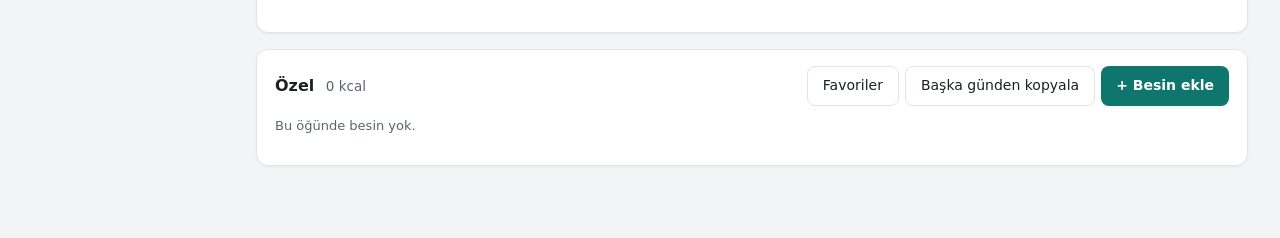
==== commit 93d9f9b1: "Mobil: PWA olarak kurulabilir hale getirildi (sürüm 0.13.0) Kullanıcının "mobil uygulama haline geti" ====
--- a/besin-takip.html
+++ b/besin-takip.html
@@ -4,7 +4,16 @@
 <meta charset="utf-8">
 <meta name="viewport" content="width=device-width, initial-scale=1">
 <title>Besin Takip</title>
-<link rel="stylesheet" href="css/style.css?v=0.12.0">
+<meta name="description" content="Çevrimdışı, tek kişilik kalori ve besin takip uygulaması.">
+<meta name="theme-color" content="#0f766e">
+<meta name="mobile-web-app-capable" content="yes">
+<meta name="apple-mobile-web-app-capable" content="yes">
+<meta name="apple-mobile-web-app-status-bar-style" content="black-translucent">
+<meta name="apple-mobile-web-app-title" content="Besin Takip">
+<link rel="manifest" href="manifest.json?v=0.13.0">
+<link rel="icon" href="icons/icon-192.png?v=0.13.0">
+<link rel="apple-touch-icon" href="icons/apple-touch-icon.png?v=0.13.0">
+<link rel="stylesheet" href="css/style.css?v=0.13.0">
 </head>
 <body>
 <div class="app">
@@ -43,7 +52,7 @@
     </a>
     <div class="menu-alt">
       <button id="tema-btn" type="button" class="ikincil">Koyu tema</button>
-      <div class="surum">Sürüm 0.12.0</div>
+      <div class="surum">Sürüm 0.13.0</div>
     </div>
   </nav>
   <main tabindex="-1">
@@ -56,17 +65,26 @@
 <dialog id="secici" aria-label="Besin ekle"></dialog>
 <div id="yazdir-alani" aria-hidden="true"></div>
 
-<script src="lib/chart.umd.min.js?v=0.12.0"></script>
-<script src="js/nutrients.js?v=0.12.0"></script>
-<script src="js/calc.js?v=0.12.0"></script>
-<script src="js/storage.js?v=0.12.0"></script>
-<script src="js/foods-data.js?v=0.12.0"></script>
-<script src="js/foods.js?v=0.12.0"></script>
-<script src="js/exercises-data.js?v=0.12.0"></script>
-<script src="js/exercises.js?v=0.12.0"></script>
-<script src="js/rda.js?v=0.12.0"></script>
-<script src="js/backup.js?v=0.12.0"></script>
-<script src="js/charts.js?v=0.12.0"></script>
-<script src="js/ui.js?v=0.12.0"></script>
+<script src="lib/chart.umd.min.js?v=0.13.0"></script>
+<script src="js/nutrients.js?v=0.13.0"></script>
+<script src="js/calc.js?v=0.13.0"></script>
+<script src="js/storage.js?v=0.13.0"></script>
+<script src="js/foods-data.js?v=0.13.0"></script>
+<script src="js/foods.js?v=0.13.0"></script>
+<script src="js/exercises-data.js?v=0.13.0"></script>
+<script src="js/exercises.js?v=0.13.0"></script>
+<script src="js/rda.js?v=0.13.0"></script>
+<script src="js/backup.js?v=0.13.0"></script>
+<script src="js/charts.js?v=0.13.0"></script>
+<script src="js/ui.js?v=0.13.0"></script>
+<script>
+  /* PWA: yalnızca güvenli bağlam (https / localhost) destekliyorsa kaydet.
+     file:// veya düz http:// üzerinde sessizce atlanır (çevrimdışı çalışma yine sürer, yalnızca "ana ekrana ekle"/servis-çalışanı önbelleği devreye girmez). */
+  if ('serviceWorker' in navigator && window.isSecureContext) {
+    window.addEventListener('load', function () {
+      navigator.serviceWorker.register('service-worker.js?v=0.13.0').catch(function () { /* sessizce yok say */ });
+    });
+  }
+</script>
 </body>
 </html>
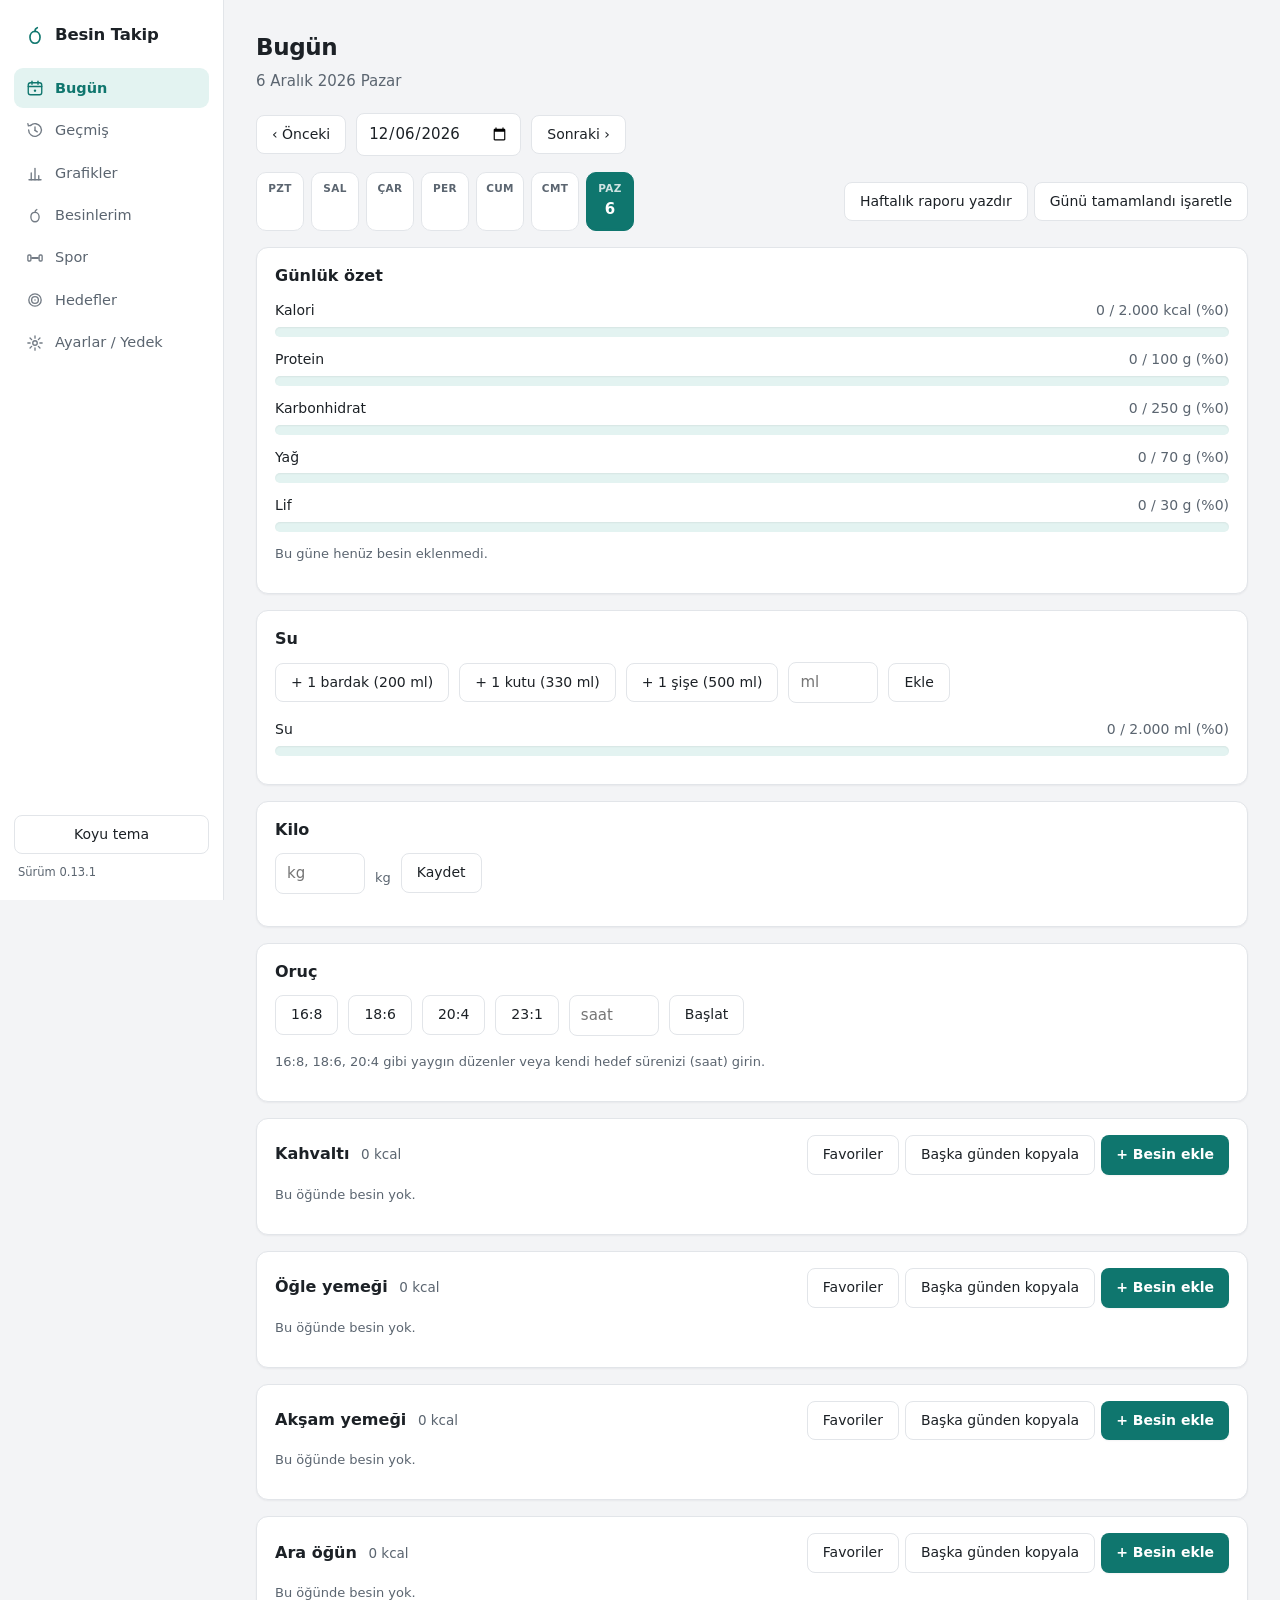
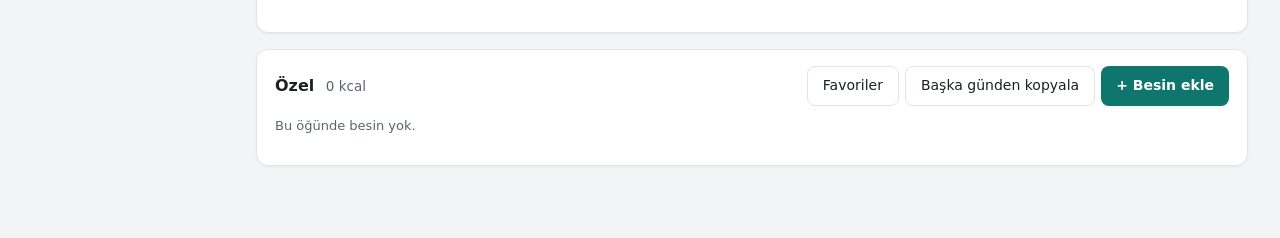
==== commit 7734c7d1: "GitHub Pages: kök dizine yönlendirme sayfası eklendi (sürüm 0.13.1) GitHub Pages "/" adresinde index" ====
--- a/besin-takip.html
+++ b/besin-takip.html
@@ -10,10 +10,10 @@
 <meta name="apple-mobile-web-app-capable" content="yes">
 <meta name="apple-mobile-web-app-status-bar-style" content="black-translucent">
 <meta name="apple-mobile-web-app-title" content="Besin Takip">
-<link rel="manifest" href="manifest.json?v=0.13.0">
-<link rel="icon" href="icons/icon-192.png?v=0.13.0">
-<link rel="apple-touch-icon" href="icons/apple-touch-icon.png?v=0.13.0">
-<link rel="stylesheet" href="css/style.css?v=0.13.0">
+<link rel="manifest" href="manifest.json?v=0.13.1">
+<link rel="icon" href="icons/icon-192.png?v=0.13.1">
+<link rel="apple-touch-icon" href="icons/apple-touch-icon.png?v=0.13.1">
+<link rel="stylesheet" href="css/style.css?v=0.13.1">
 </head>
 <body>
 <div class="app">
@@ -52,7 +52,7 @@
     </a>
     <div class="menu-alt">
       <button id="tema-btn" type="button" class="ikincil">Koyu tema</button>
-      <div class="surum">Sürüm 0.13.0</div>
+      <div class="surum">Sürüm 0.13.1</div>
     </div>
   </nav>
   <main tabindex="-1">
@@ -65,24 +65,24 @@
 <dialog id="secici" aria-label="Besin ekle"></dialog>
 <div id="yazdir-alani" aria-hidden="true"></div>
 
-<script src="lib/chart.umd.min.js?v=0.13.0"></script>
-<script src="js/nutrients.js?v=0.13.0"></script>
-<script src="js/calc.js?v=0.13.0"></script>
-<script src="js/storage.js?v=0.13.0"></script>
-<script src="js/foods-data.js?v=0.13.0"></script>
-<script src="js/foods.js?v=0.13.0"></script>
-<script src="js/exercises-data.js?v=0.13.0"></script>
-<script src="js/exercises.js?v=0.13.0"></script>
-<script src="js/rda.js?v=0.13.0"></script>
-<script src="js/backup.js?v=0.13.0"></script>
-<script src="js/charts.js?v=0.13.0"></script>
-<script src="js/ui.js?v=0.13.0"></script>
+<script src="lib/chart.umd.min.js?v=0.13.1"></script>
+<script src="js/nutrients.js?v=0.13.1"></script>
+<script src="js/calc.js?v=0.13.1"></script>
+<script src="js/storage.js?v=0.13.1"></script>
+<script src="js/foods-data.js?v=0.13.1"></script>
+<script src="js/foods.js?v=0.13.1"></script>
+<script src="js/exercises-data.js?v=0.13.1"></script>
+<script src="js/exercises.js?v=0.13.1"></script>
+<script src="js/rda.js?v=0.13.1"></script>
+<script src="js/backup.js?v=0.13.1"></script>
+<script src="js/charts.js?v=0.13.1"></script>
+<script src="js/ui.js?v=0.13.1"></script>
 <script>
   /* PWA: yalnızca güvenli bağlam (https / localhost) destekliyorsa kaydet.
      file:// veya düz http:// üzerinde sessizce atlanır (çevrimdışı çalışma yine sürer, yalnızca "ana ekrana ekle"/servis-çalışanı önbelleği devreye girmez). */
   if ('serviceWorker' in navigator && window.isSecureContext) {
     window.addEventListener('load', function () {
-      navigator.serviceWorker.register('service-worker.js?v=0.13.0').catch(function () { /* sessizce yok say */ });
+      navigator.serviceWorker.register('service-worker.js?v=0.13.1').catch(function () { /* sessizce yok say */ });
     });
   }
 </script>
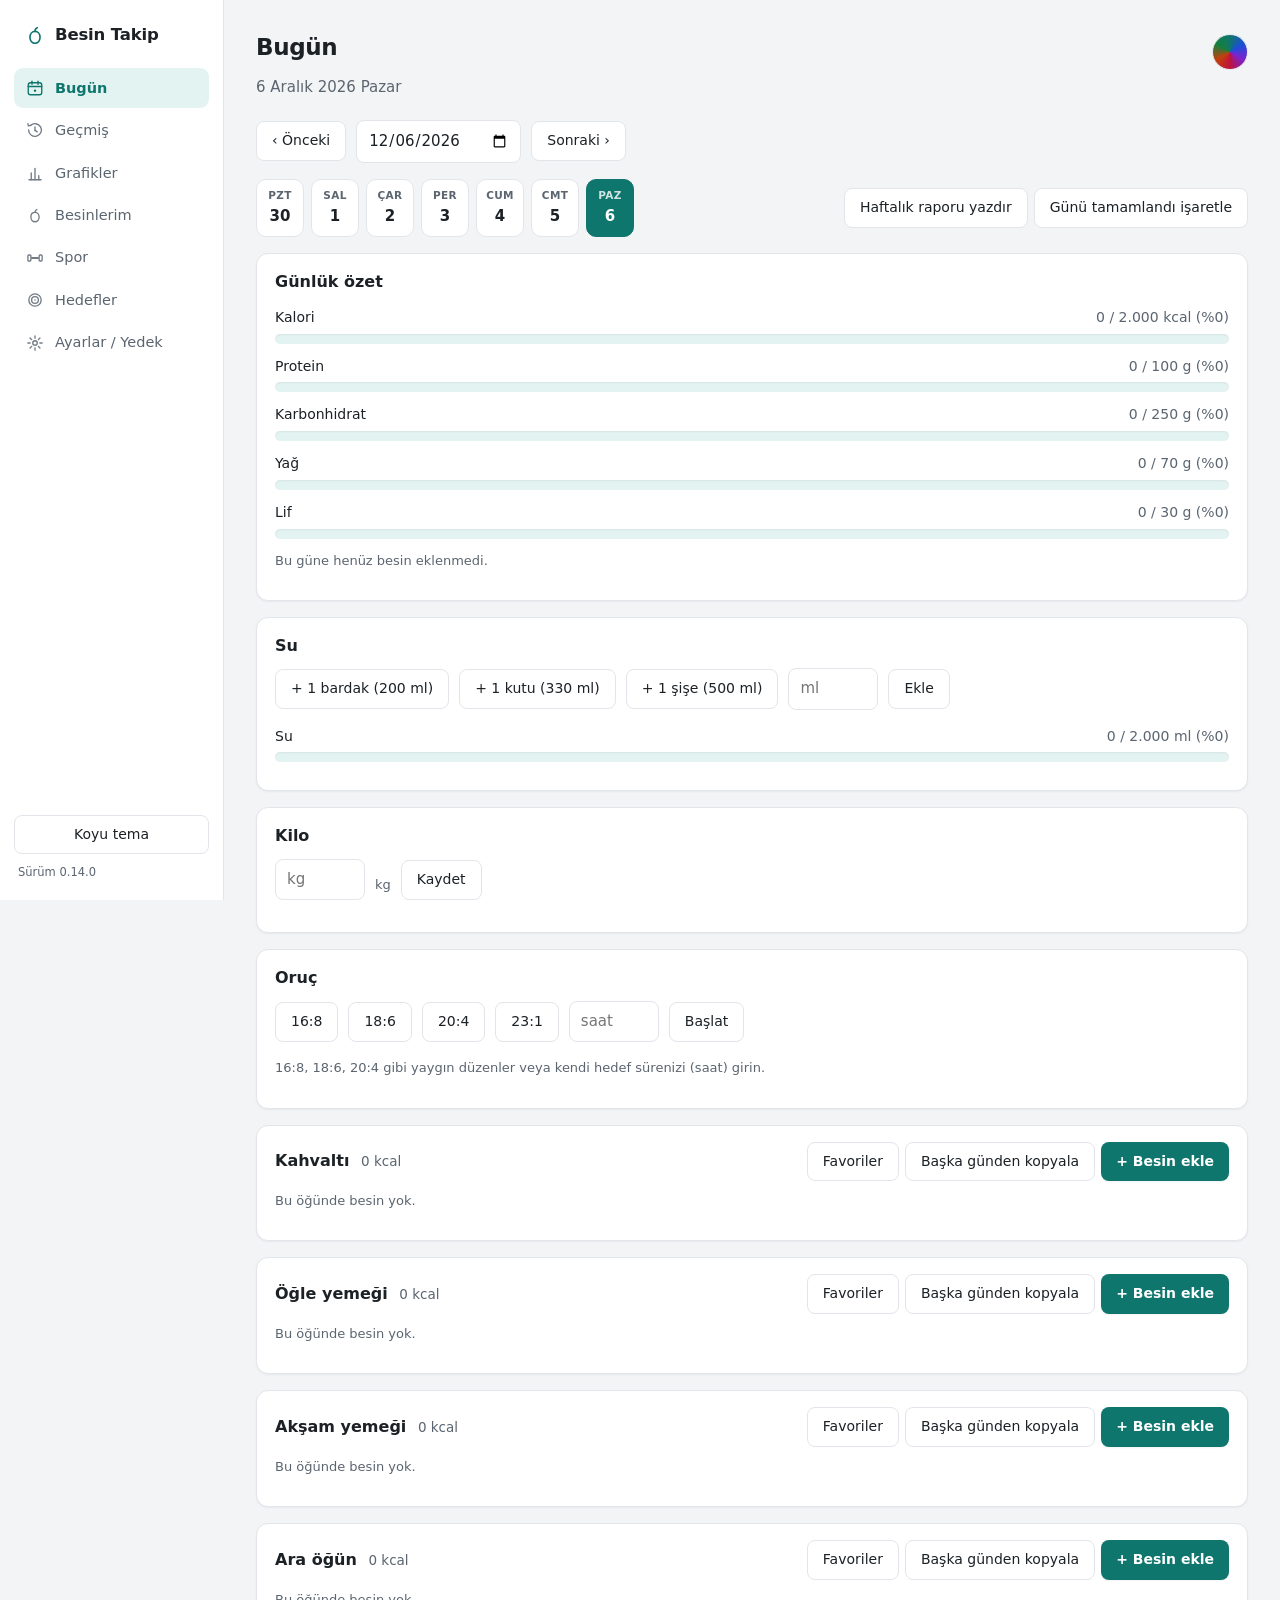
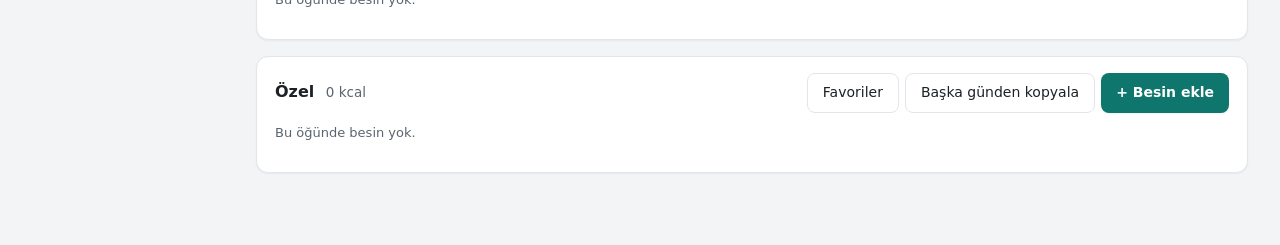
==== commit 59251767: "Renk paleti: Bugün sağ üstte vurgu rengi seçici (sürüm 0.14.0) - 8 vurgu rengi, açık/koyu tema için " ====
--- a/besin-takip.html
+++ b/besin-takip.html
@@ -10,10 +10,10 @@
 <meta name="apple-mobile-web-app-capable" content="yes">
 <meta name="apple-mobile-web-app-status-bar-style" content="black-translucent">
 <meta name="apple-mobile-web-app-title" content="Besin Takip">
-<link rel="manifest" href="manifest.json?v=0.13.1">
-<link rel="icon" href="icons/icon-192.png?v=0.13.1">
-<link rel="apple-touch-icon" href="icons/apple-touch-icon.png?v=0.13.1">
-<link rel="stylesheet" href="css/style.css?v=0.13.1">
+<link rel="manifest" href="manifest.json?v=0.14.0">
+<link rel="icon" href="icons/icon-192.png?v=0.14.0">
+<link rel="apple-touch-icon" href="icons/apple-touch-icon.png?v=0.14.0">
+<link rel="stylesheet" href="css/style.css?v=0.14.0">
 </head>
 <body>
 <div class="app">
@@ -52,7 +52,7 @@
     </a>
     <div class="menu-alt">
       <button id="tema-btn" type="button" class="ikincil">Koyu tema</button>
-      <div class="surum">Sürüm 0.13.1</div>
+      <div class="surum">Sürüm 0.14.0</div>
     </div>
   </nav>
   <main tabindex="-1">
@@ -65,24 +65,24 @@
 <dialog id="secici" aria-label="Besin ekle"></dialog>
 <div id="yazdir-alani" aria-hidden="true"></div>
 
-<script src="lib/chart.umd.min.js?v=0.13.1"></script>
-<script src="js/nutrients.js?v=0.13.1"></script>
-<script src="js/calc.js?v=0.13.1"></script>
-<script src="js/storage.js?v=0.13.1"></script>
-<script src="js/foods-data.js?v=0.13.1"></script>
-<script src="js/foods.js?v=0.13.1"></script>
-<script src="js/exercises-data.js?v=0.13.1"></script>
-<script src="js/exercises.js?v=0.13.1"></script>
-<script src="js/rda.js?v=0.13.1"></script>
-<script src="js/backup.js?v=0.13.1"></script>
-<script src="js/charts.js?v=0.13.1"></script>
-<script src="js/ui.js?v=0.13.1"></script>
+<script src="lib/chart.umd.min.js?v=0.14.0"></script>
+<script src="js/nutrients.js?v=0.14.0"></script>
+<script src="js/calc.js?v=0.14.0"></script>
+<script src="js/storage.js?v=0.14.0"></script>
+<script src="js/foods-data.js?v=0.14.0"></script>
+<script src="js/foods.js?v=0.14.0"></script>
+<script src="js/exercises-data.js?v=0.14.0"></script>
+<script src="js/exercises.js?v=0.14.0"></script>
+<script src="js/rda.js?v=0.14.0"></script>
+<script src="js/backup.js?v=0.14.0"></script>
+<script src="js/charts.js?v=0.14.0"></script>
+<script src="js/ui.js?v=0.14.0"></script>
 <script>
   /* PWA: yalnızca güvenli bağlam (https / localhost) destekliyorsa kaydet.
      file:// veya düz http:// üzerinde sessizce atlanır (çevrimdışı çalışma yine sürer, yalnızca "ana ekrana ekle"/servis-çalışanı önbelleği devreye girmez). */
   if ('serviceWorker' in navigator && window.isSecureContext) {
     window.addEventListener('load', function () {
-      navigator.serviceWorker.register('service-worker.js?v=0.13.1').catch(function () { /* sessizce yok say */ });
+      navigator.serviceWorker.register('service-worker.js?v=0.14.0').catch(function () { /* sessizce yok say */ });
     });
   }
 </script>
--- a/css/style.css
+++ b/css/style.css
@@ -233,6 +233,18 @@
 .form-satir label.genis input { flex: 1; min-width: 180px; }
 .form-satir input[type="text"] { min-width: 150px; }
 
+/* Vurgu rengi paleti (Bugün sağ üst) */
+.sayfa-ust { display: flex; align-items: flex-start; justify-content: space-between; gap: 12px; }
+.palet-kap { position: relative; flex: none; margin-top: 4px; }
+.ikincil.palet-dugme { width: 36px; height: 36px; padding: 0; border-radius: 50%; border: 1px solid var(--cizgi);
+  background: conic-gradient(#0f766e, #1d4ed8, #7e22ce, #be123c, #c2410c, #15803d, #0f766e); }
+.palet-acilir { position: absolute; right: 0; top: calc(100% + 8px); z-index: 30; display: grid; grid-template-columns: repeat(4, 32px);
+  gap: 10px; padding: 12px; background: var(--panel); border: 1px solid var(--cizgi); border-radius: 12px; box-shadow: var(--golge-3); }
+.palet-acilir[hidden] { display: none; }
+.palet-renk { width: 32px; height: 32px; padding: 0; border-radius: 50%; border: 2px solid var(--panel); box-shadow: 0 0 0 1px var(--cizgi); }
+.palet-renk[aria-pressed="true"] { box-shadow: 0 0 0 2px var(--metin); }
+.palet-renk[aria-pressed="true"]::after { content: "✓"; color: #fff; font-size: 15px; text-shadow: 0 0 2px rgba(0,0,0,.6); }
+
 /* Barkod tarama */
 .barkod-video { display: block; width: 100%; max-width: 420px; margin: 10px 0; border-radius: 10px;
   background: #000; box-shadow: var(--golge-2); }
@@ -284,7 +296,7 @@
 .gun-hucre { position: relative; display: flex; flex-direction: column; align-items: center; gap: 2px; width: 48px; padding: 7px 4px 8px; background: var(--panel); border: 1px solid var(--cizgi); border-radius: 10px; cursor: pointer; box-shadow: none; transition: background var(--gecis), border-color var(--gecis), transform var(--gecis); }
 .gun-hucre:hover { border-color: var(--vurgu); transform: translateY(-1px); box-shadow: var(--golge-1); }
 .gun-hucre-gun { font-size: 10.5px; color: var(--soluk); text-transform: uppercase; letter-spacing: 0.03em; }
-.gun-hucre-no { font-size: 15px; font-weight: 700; font-variant-numeric: tabular-nums; }
+.gun-hucre-no { color: var(--metin); font-size: 15px; font-weight: 700; font-variant-numeric: tabular-nums; }
 .gun-hucre.bugun { box-shadow: inset 0 0 0 1.5px var(--vurgu); }
 .gun-hucre.secili { background: var(--vurgu); border-color: var(--vurgu); }
 .gun-hucre.secili .gun-hucre-gun { color: var(--vurgu-metin); opacity: 0.8; }
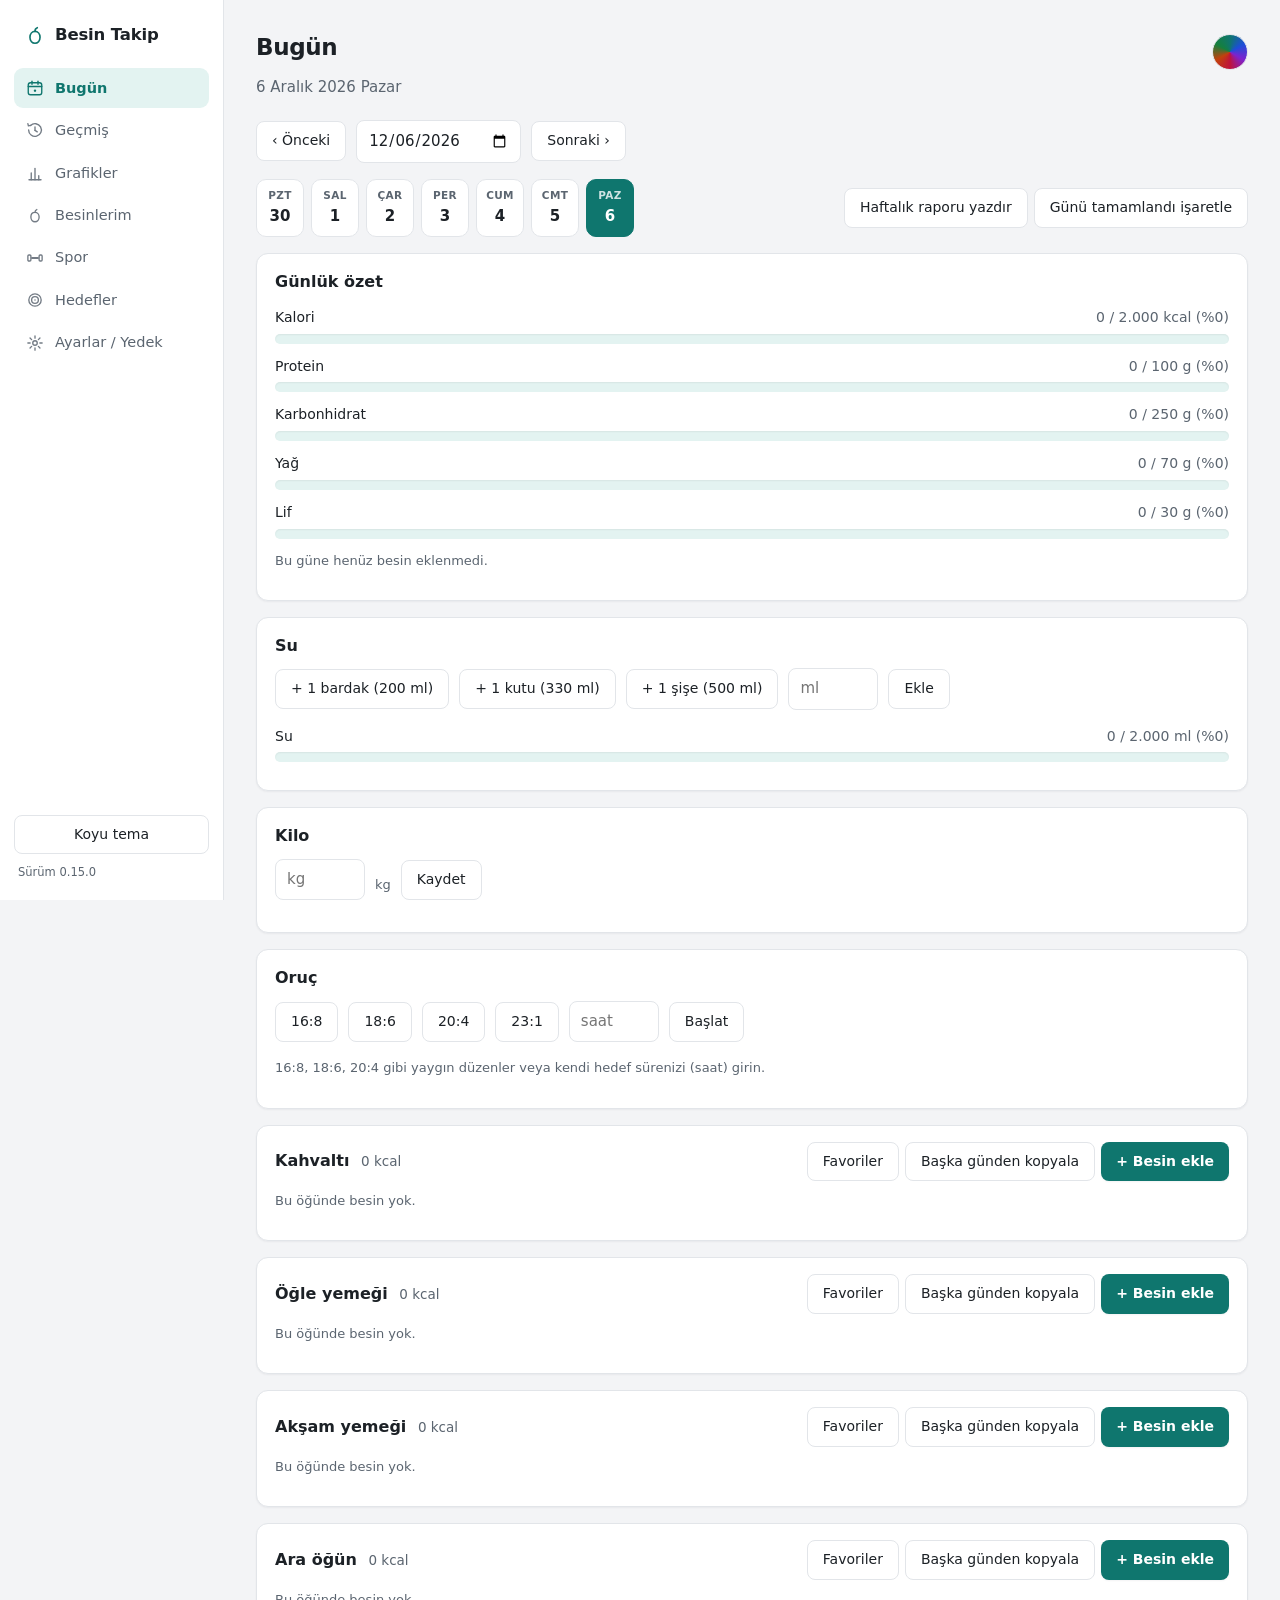
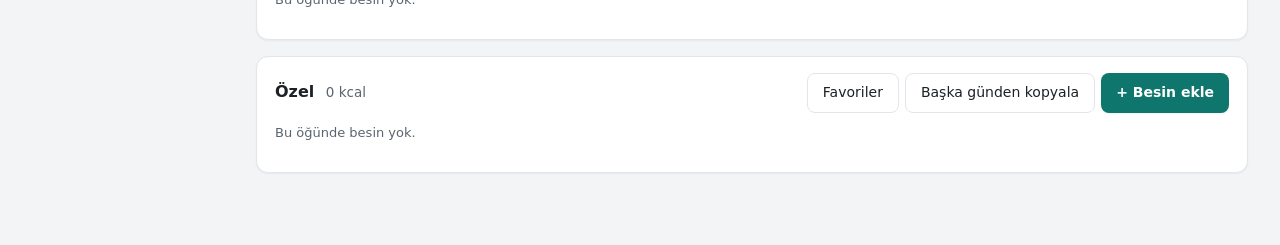
==== commit b083d5c3: "Foto tanıma iyileştirmeleri: DB'ye bağlı eşleşme, not, makro/toplam, güvenilirlik (0.15.0) - İstekle" ====
--- a/besin-takip.html
+++ b/besin-takip.html
@@ -10,10 +10,10 @@
 <meta name="apple-mobile-web-app-capable" content="yes">
 <meta name="apple-mobile-web-app-status-bar-style" content="black-translucent">
 <meta name="apple-mobile-web-app-title" content="Besin Takip">
-<link rel="manifest" href="manifest.json?v=0.14.0">
-<link rel="icon" href="icons/icon-192.png?v=0.14.0">
-<link rel="apple-touch-icon" href="icons/apple-touch-icon.png?v=0.14.0">
-<link rel="stylesheet" href="css/style.css?v=0.14.0">
+<link rel="manifest" href="manifest.json?v=0.15.0">
+<link rel="icon" href="icons/icon-192.png?v=0.15.0">
+<link rel="apple-touch-icon" href="icons/apple-touch-icon.png?v=0.15.0">
+<link rel="stylesheet" href="css/style.css?v=0.15.0">
 </head>
 <body>
 <div class="app">
@@ -52,7 +52,7 @@
     </a>
     <div class="menu-alt">
       <button id="tema-btn" type="button" class="ikincil">Koyu tema</button>
-      <div class="surum">Sürüm 0.14.0</div>
+      <div class="surum">Sürüm 0.15.0</div>
     </div>
   </nav>
   <main tabindex="-1">
@@ -65,24 +65,24 @@
 <dialog id="secici" aria-label="Besin ekle"></dialog>
 <div id="yazdir-alani" aria-hidden="true"></div>
 
-<script src="lib/chart.umd.min.js?v=0.14.0"></script>
-<script src="js/nutrients.js?v=0.14.0"></script>
-<script src="js/calc.js?v=0.14.0"></script>
-<script src="js/storage.js?v=0.14.0"></script>
-<script src="js/foods-data.js?v=0.14.0"></script>
-<script src="js/foods.js?v=0.14.0"></script>
-<script src="js/exercises-data.js?v=0.14.0"></script>
-<script src="js/exercises.js?v=0.14.0"></script>
-<script src="js/rda.js?v=0.14.0"></script>
-<script src="js/backup.js?v=0.14.0"></script>
-<script src="js/charts.js?v=0.14.0"></script>
-<script src="js/ui.js?v=0.14.0"></script>
+<script src="lib/chart.umd.min.js?v=0.15.0"></script>
+<script src="js/nutrients.js?v=0.15.0"></script>
+<script src="js/calc.js?v=0.15.0"></script>
+<script src="js/storage.js?v=0.15.0"></script>
+<script src="js/foods-data.js?v=0.15.0"></script>
+<script src="js/foods.js?v=0.15.0"></script>
+<script src="js/exercises-data.js?v=0.15.0"></script>
+<script src="js/exercises.js?v=0.15.0"></script>
+<script src="js/rda.js?v=0.15.0"></script>
+<script src="js/backup.js?v=0.15.0"></script>
+<script src="js/charts.js?v=0.15.0"></script>
+<script src="js/ui.js?v=0.15.0"></script>
 <script>
   /* PWA: yalnızca güvenli bağlam (https / localhost) destekliyorsa kaydet.
      file:// veya düz http:// üzerinde sessizce atlanır (çevrimdışı çalışma yine sürer, yalnızca "ana ekrana ekle"/servis-çalışanı önbelleği devreye girmez). */
   if ('serviceWorker' in navigator && window.isSecureContext) {
     window.addEventListener('load', function () {
-      navigator.serviceWorker.register('service-worker.js?v=0.14.0').catch(function () { /* sessizce yok say */ });
+      navigator.serviceWorker.register('service-worker.js?v=0.15.0').catch(function () { /* sessizce yok say */ });
     });
   }
 </script>
--- a/css/style.css
+++ b/css/style.css
@@ -250,6 +250,20 @@
   background: #000; box-shadow: var(--golge-2); }
 
 /* Fotoğrafla besin tanıma */
+.foto-not-etiket { display: block; margin: 6px 0 10px; font-size: 13px; color: var(--soluk); }
+.foto-not { display: block; width: 100%; margin-top: 4px; resize: vertical; font: inherit; color: var(--metin);
+  background: var(--panel); border: 1px solid var(--cizgi); border-radius: 8px; padding: 8px 11px; }
+.foto-tablo { width: 100%; }
+.foto-tablo td { vertical-align: top; }
+.foto-tablo td:nth-child(2) { width: 46%; min-width: 0; }
+.foto-tablo input[type="text"], .foto-tablo select { display: block; width: 100%; max-width: 100%; margin-bottom: 6px; }
+.foto-tablo input[type="number"] { width: 84px; }
+.foto-tablo p.not { margin: 2px 0 0; white-space: normal; }
+.foto-tablo .porsiyon-grup { flex-wrap: wrap; }
+.foto-ozet { white-space: nowrap; }
+.foto-ozet .not { font-size: 12px; }
+.foto-porsiyon { margin-top: 6px; }
+.foto-toplam td { border-top: 2px solid var(--cizgi); font-weight: 700; }
 .foto-onizleme { display: block; width: 100%; max-width: 420px; margin: 10px 0; border-radius: 10px;
   box-shadow: var(--golge-2); }
 .form-satir input[type="number"] { width: 110px; }
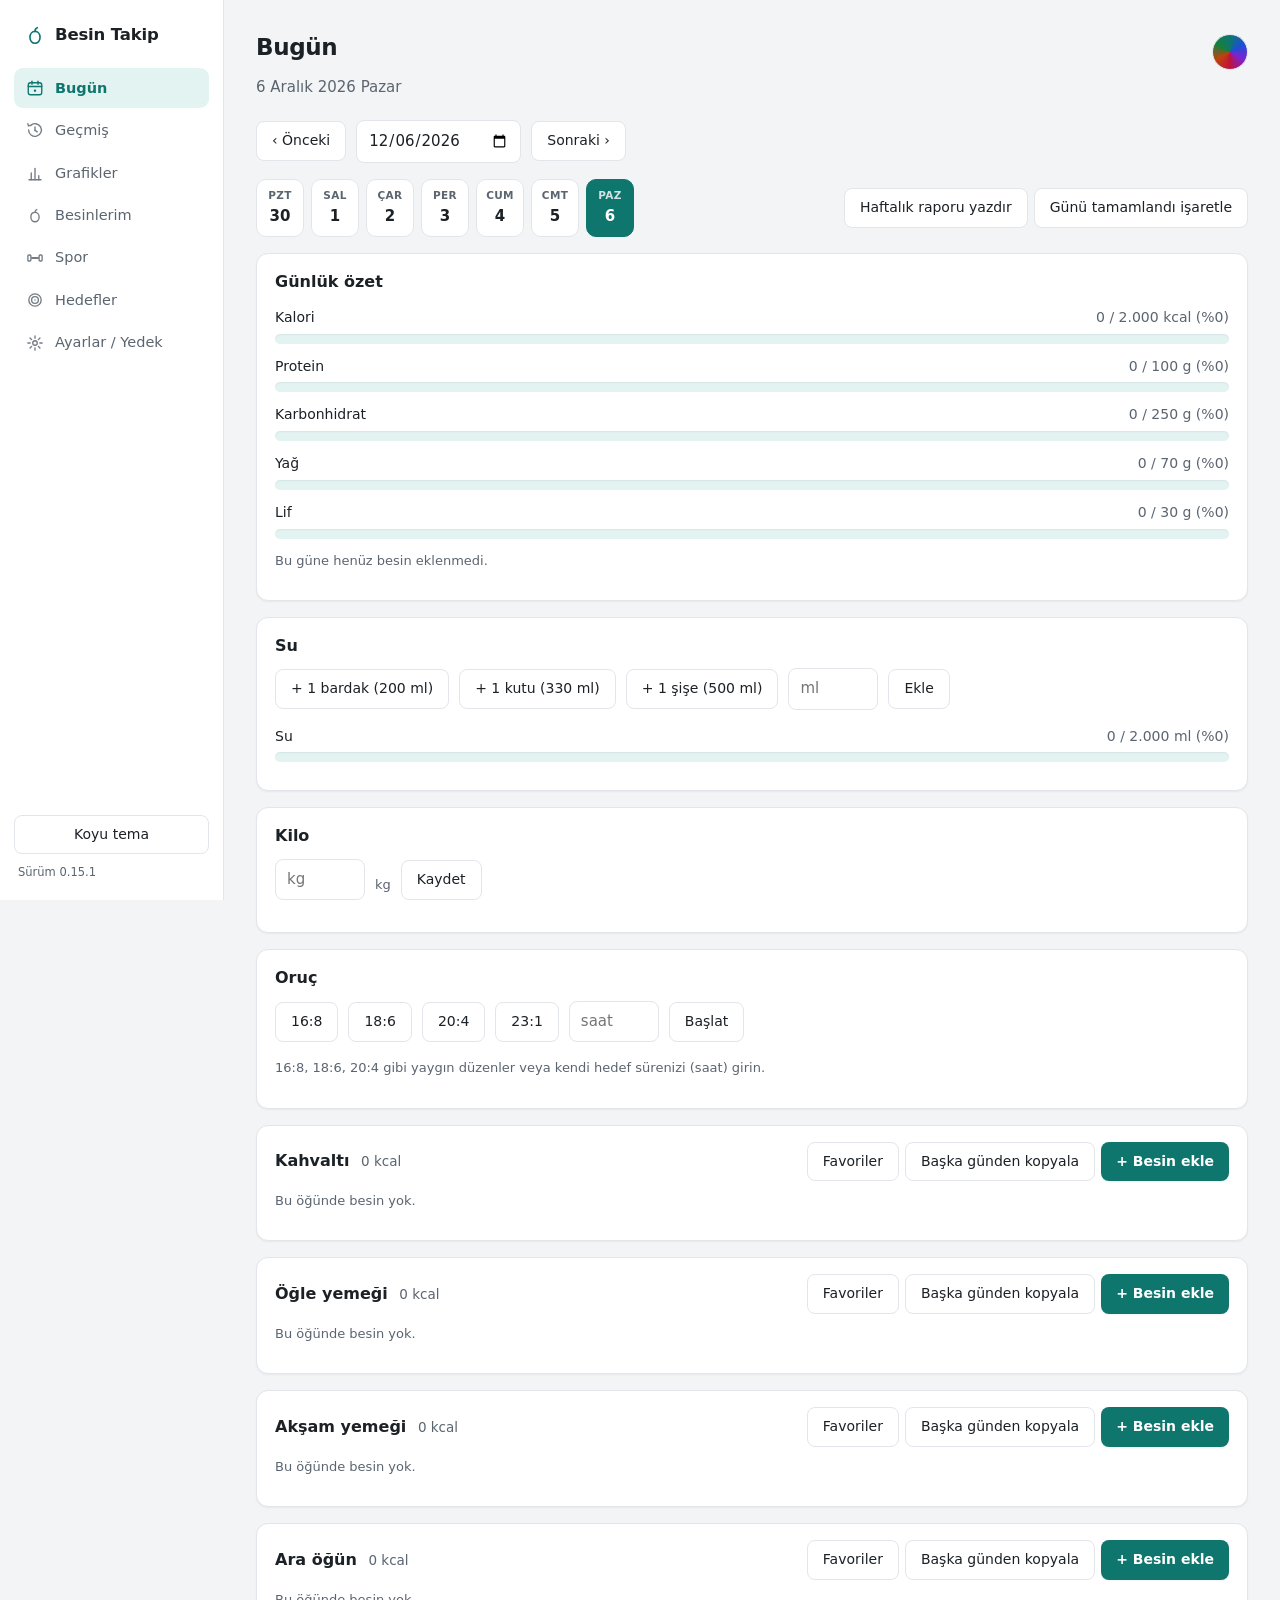
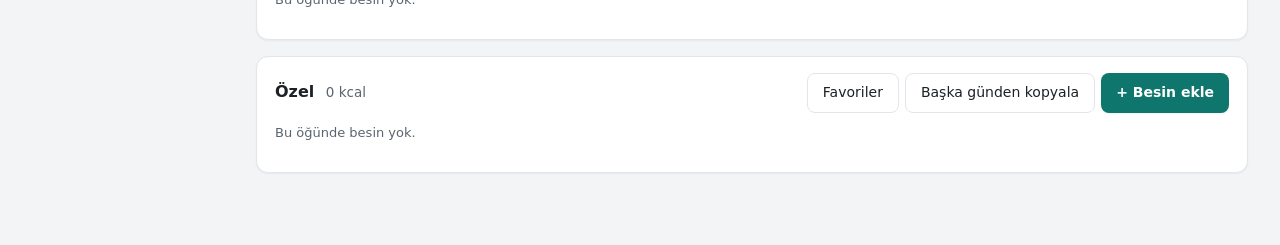
==== commit 84f6521d: "Gemini: kapatılan gemini-2.0-flash yerine gemini-3.6-flash (0.15.1) Gerçek denemede Google "models/g" ====
--- a/besin-takip.html
+++ b/besin-takip.html
@@ -10,10 +10,10 @@
 <meta name="apple-mobile-web-app-capable" content="yes">
 <meta name="apple-mobile-web-app-status-bar-style" content="black-translucent">
 <meta name="apple-mobile-web-app-title" content="Besin Takip">
-<link rel="manifest" href="manifest.json?v=0.15.0">
-<link rel="icon" href="icons/icon-192.png?v=0.15.0">
-<link rel="apple-touch-icon" href="icons/apple-touch-icon.png?v=0.15.0">
-<link rel="stylesheet" href="css/style.css?v=0.15.0">
+<link rel="manifest" href="manifest.json?v=0.15.1">
+<link rel="icon" href="icons/icon-192.png?v=0.15.1">
+<link rel="apple-touch-icon" href="icons/apple-touch-icon.png?v=0.15.1">
+<link rel="stylesheet" href="css/style.css?v=0.15.1">
 </head>
 <body>
 <div class="app">
@@ -52,7 +52,7 @@
     </a>
     <div class="menu-alt">
       <button id="tema-btn" type="button" class="ikincil">Koyu tema</button>
-      <div class="surum">Sürüm 0.15.0</div>
+      <div class="surum">Sürüm 0.15.1</div>
     </div>
   </nav>
   <main tabindex="-1">
@@ -65,24 +65,24 @@
 <dialog id="secici" aria-label="Besin ekle"></dialog>
 <div id="yazdir-alani" aria-hidden="true"></div>
 
-<script src="lib/chart.umd.min.js?v=0.15.0"></script>
-<script src="js/nutrients.js?v=0.15.0"></script>
-<script src="js/calc.js?v=0.15.0"></script>
-<script src="js/storage.js?v=0.15.0"></script>
-<script src="js/foods-data.js?v=0.15.0"></script>
-<script src="js/foods.js?v=0.15.0"></script>
-<script src="js/exercises-data.js?v=0.15.0"></script>
-<script src="js/exercises.js?v=0.15.0"></script>
-<script src="js/rda.js?v=0.15.0"></script>
-<script src="js/backup.js?v=0.15.0"></script>
-<script src="js/charts.js?v=0.15.0"></script>
-<script src="js/ui.js?v=0.15.0"></script>
+<script src="lib/chart.umd.min.js?v=0.15.1"></script>
+<script src="js/nutrients.js?v=0.15.1"></script>
+<script src="js/calc.js?v=0.15.1"></script>
+<script src="js/storage.js?v=0.15.1"></script>
+<script src="js/foods-data.js?v=0.15.1"></script>
+<script src="js/foods.js?v=0.15.1"></script>
+<script src="js/exercises-data.js?v=0.15.1"></script>
+<script src="js/exercises.js?v=0.15.1"></script>
+<script src="js/rda.js?v=0.15.1"></script>
+<script src="js/backup.js?v=0.15.1"></script>
+<script src="js/charts.js?v=0.15.1"></script>
+<script src="js/ui.js?v=0.15.1"></script>
 <script>
   /* PWA: yalnızca güvenli bağlam (https / localhost) destekliyorsa kaydet.
      file:// veya düz http:// üzerinde sessizce atlanır (çevrimdışı çalışma yine sürer, yalnızca "ana ekrana ekle"/servis-çalışanı önbelleği devreye girmez). */
   if ('serviceWorker' in navigator && window.isSecureContext) {
     window.addEventListener('load', function () {
-      navigator.serviceWorker.register('service-worker.js?v=0.15.0').catch(function () { /* sessizce yok say */ });
+      navigator.serviceWorker.register('service-worker.js?v=0.15.1').catch(function () { /* sessizce yok say */ });
     });
   }
 </script>
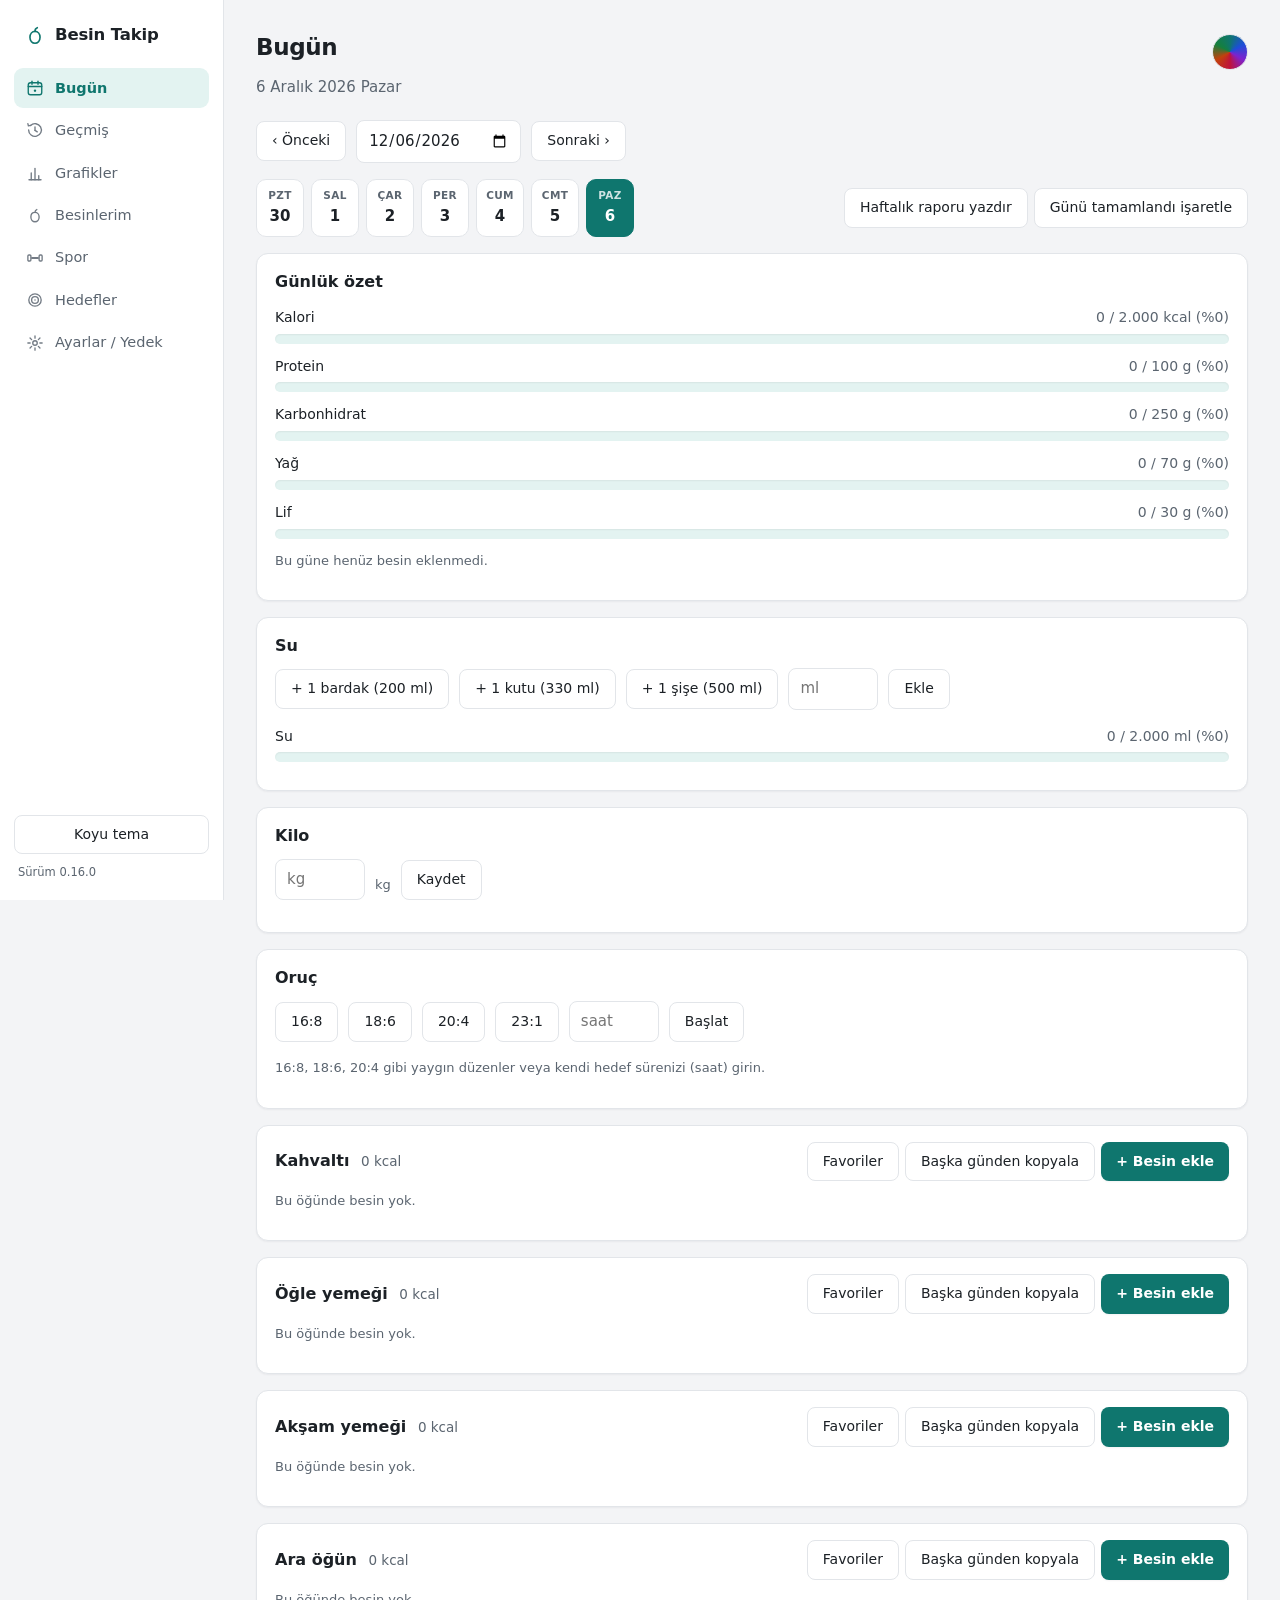
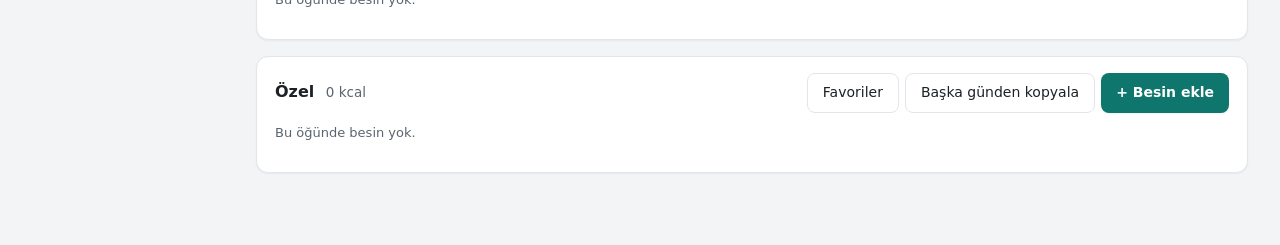
==== commit f89e978f: "Foto tanıma girişi Besinlerim ve Tarif sayfalarına eklendi (0.16.0) - fotoTaniPenceresi üç kipli: og" ====
--- a/besin-takip.html
+++ b/besin-takip.html
@@ -10,10 +10,10 @@
 <meta name="apple-mobile-web-app-capable" content="yes">
 <meta name="apple-mobile-web-app-status-bar-style" content="black-translucent">
 <meta name="apple-mobile-web-app-title" content="Besin Takip">
-<link rel="manifest" href="manifest.json?v=0.15.1">
-<link rel="icon" href="icons/icon-192.png?v=0.15.1">
-<link rel="apple-touch-icon" href="icons/apple-touch-icon.png?v=0.15.1">
-<link rel="stylesheet" href="css/style.css?v=0.15.1">
+<link rel="manifest" href="manifest.json?v=0.16.0">
+<link rel="icon" href="icons/icon-192.png?v=0.16.0">
+<link rel="apple-touch-icon" href="icons/apple-touch-icon.png?v=0.16.0">
+<link rel="stylesheet" href="css/style.css?v=0.16.0">
 </head>
 <body>
 <div class="app">
@@ -52,7 +52,7 @@
     </a>
     <div class="menu-alt">
       <button id="tema-btn" type="button" class="ikincil">Koyu tema</button>
-      <div class="surum">Sürüm 0.15.1</div>
+      <div class="surum">Sürüm 0.16.0</div>
     </div>
   </nav>
   <main tabindex="-1">
@@ -65,24 +65,24 @@
 <dialog id="secici" aria-label="Besin ekle"></dialog>
 <div id="yazdir-alani" aria-hidden="true"></div>
 
-<script src="lib/chart.umd.min.js?v=0.15.1"></script>
-<script src="js/nutrients.js?v=0.15.1"></script>
-<script src="js/calc.js?v=0.15.1"></script>
-<script src="js/storage.js?v=0.15.1"></script>
-<script src="js/foods-data.js?v=0.15.1"></script>
-<script src="js/foods.js?v=0.15.1"></script>
-<script src="js/exercises-data.js?v=0.15.1"></script>
-<script src="js/exercises.js?v=0.15.1"></script>
-<script src="js/rda.js?v=0.15.1"></script>
-<script src="js/backup.js?v=0.15.1"></script>
-<script src="js/charts.js?v=0.15.1"></script>
-<script src="js/ui.js?v=0.15.1"></script>
+<script src="lib/chart.umd.min.js?v=0.16.0"></script>
+<script src="js/nutrients.js?v=0.16.0"></script>
+<script src="js/calc.js?v=0.16.0"></script>
+<script src="js/storage.js?v=0.16.0"></script>
+<script src="js/foods-data.js?v=0.16.0"></script>
+<script src="js/foods.js?v=0.16.0"></script>
+<script src="js/exercises-data.js?v=0.16.0"></script>
+<script src="js/exercises.js?v=0.16.0"></script>
+<script src="js/rda.js?v=0.16.0"></script>
+<script src="js/backup.js?v=0.16.0"></script>
+<script src="js/charts.js?v=0.16.0"></script>
+<script src="js/ui.js?v=0.16.0"></script>
 <script>
   /* PWA: yalnızca güvenli bağlam (https / localhost) destekliyorsa kaydet.
      file:// veya düz http:// üzerinde sessizce atlanır (çevrimdışı çalışma yine sürer, yalnızca "ana ekrana ekle"/servis-çalışanı önbelleği devreye girmez). */
   if ('serviceWorker' in navigator && window.isSecureContext) {
     window.addEventListener('load', function () {
-      navigator.serviceWorker.register('service-worker.js?v=0.15.1').catch(function () { /* sessizce yok say */ });
+      navigator.serviceWorker.register('service-worker.js?v=0.16.0').catch(function () { /* sessizce yok say */ });
     });
   }
 </script>
